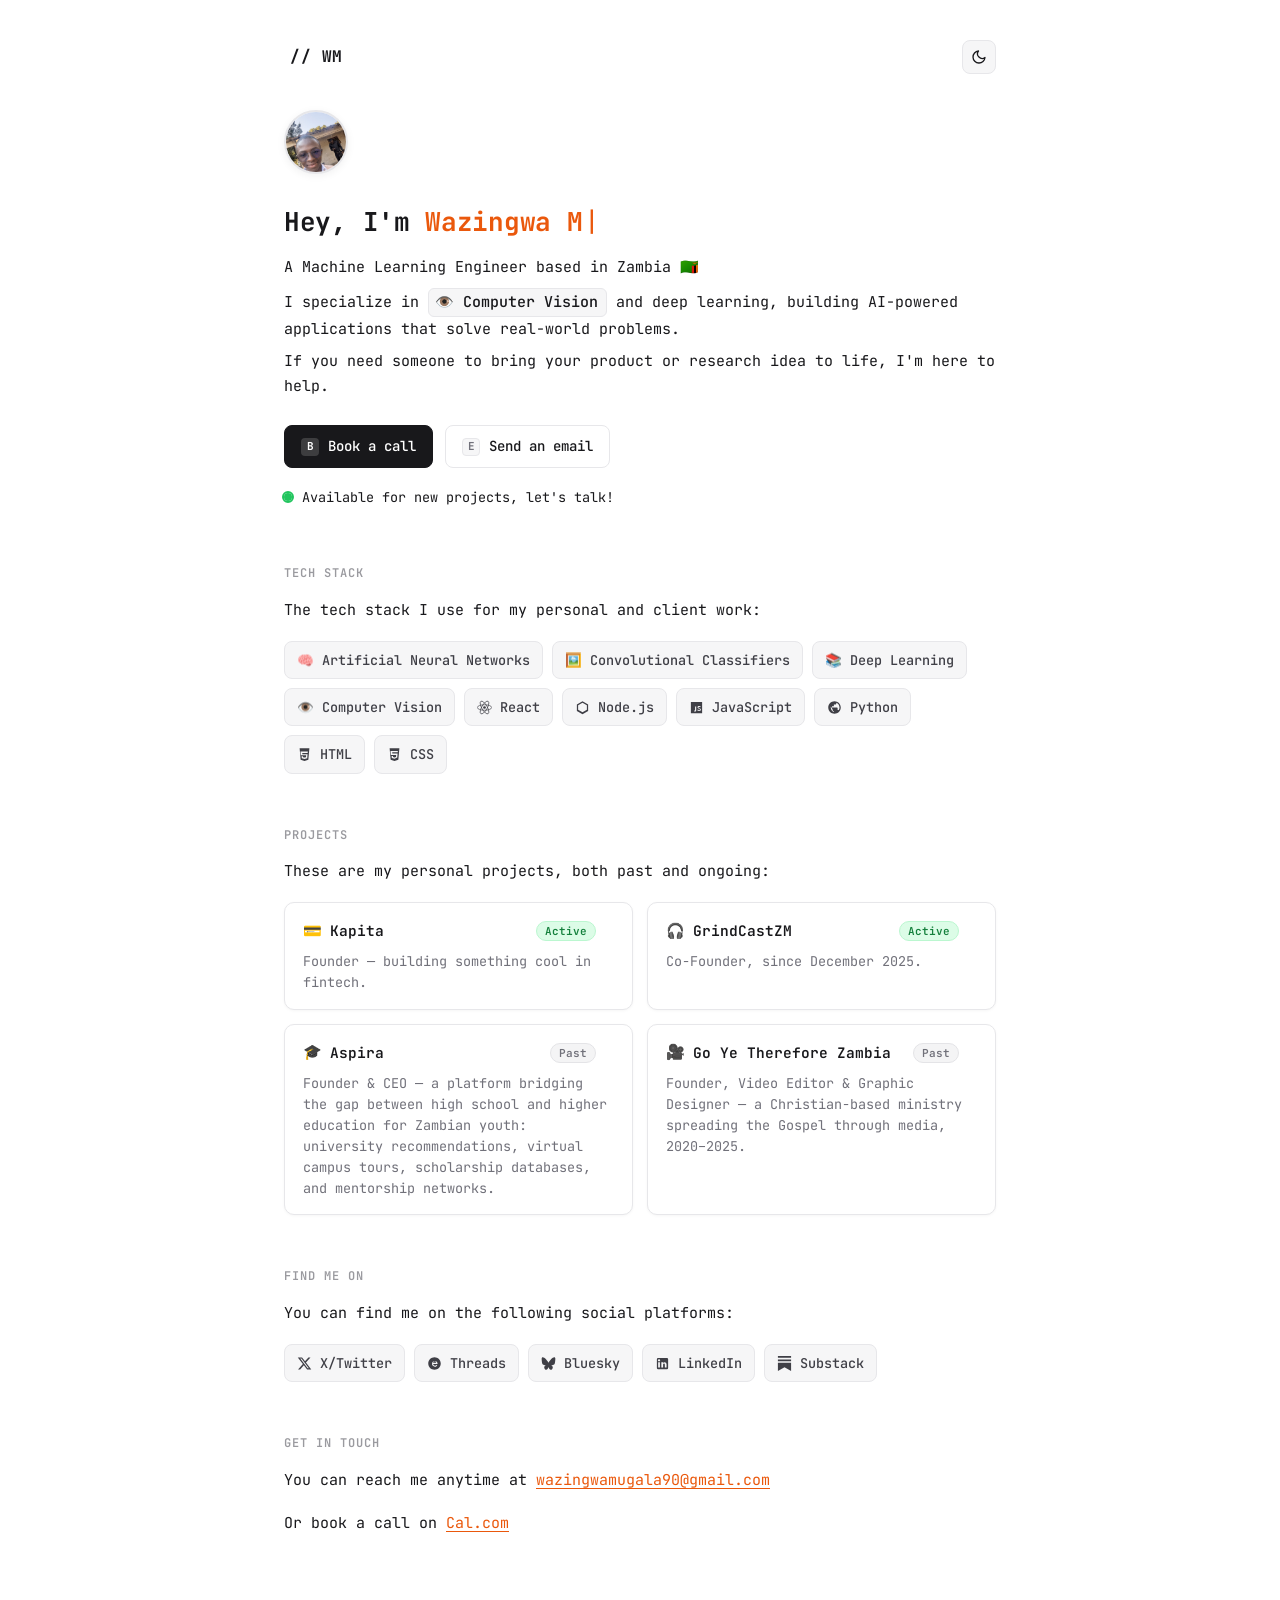
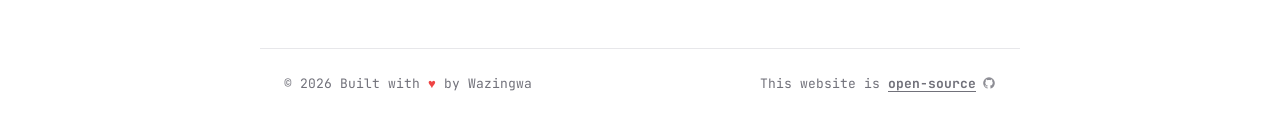
==== index.html @ 5c3d2069 "add all files" ====
<!DOCTYPE html>
<html lang="en">
<head>
  <meta charset="UTF-8" />
  <meta name="viewport" content="width=device-width, initial-scale=1.0" />
  <title>Wazingwa Mugala — Computer Engineering @ CBU | Computer Vision | Founder, Kapita</title>
  <meta name="description" content="Computer Engineering student at Copperbelt University building AI-powered applications and computer vision projects. Founder of Kapita." />
  <meta name="theme-color" content="#09090b" id="themeColorMeta" />

  <!-- Unique generated geometric developer favicon (not personal photo) -->
  <link rel="icon" type="image/svg+xml" href="favicon.svg" />
  <link rel="icon" type="image/png" sizes="192x192" href="images/favicon.png" />
  <link rel="icon" type="image/x-icon" href="favicon.ico" />
  <link rel="apple-touch-icon" href="images/favicon.png" />

  <!-- Fonts & Stylesheet -->
  <link rel="preconnect" href="https://fonts.googleapis.com">
  <link rel="preconnect" href="https://fonts.gstatic.com" crossorigin>
  <link href="https://fonts.googleapis.com/css2?family=JetBrains+Mono:ital,wght@0,400;0,500;0,600;0,700;1,400&display=swap" rel="stylesheet">
  <link rel="stylesheet" href="style.css" />
</head>
<body>

  <header class="site-header">
    <a href="#top" class="logo" aria-label="Home">// WM</a>
    <div class="header-actions">
      <button id="themeToggle" class="theme-toggle" type="button" aria-label="Toggle theme" title="Toggle theme (Press T)">
        <svg class="icon-sun" width="16" height="16" viewBox="0 0 24 24" fill="none" stroke="currentColor" stroke-width="2" stroke-linecap="round" stroke-linejoin="round" aria-hidden="true">
          <circle cx="12" cy="12" r="4"/>
          <path d="M12 2v2M12 20v2M4.93 4.93l1.41 1.41M17.66 17.66l1.41 1.41M2 12h2M20 12h2M6.34 17.66l-1.41 1.41M19.07 4.93l-1.41 1.41"/>
        </svg>
        <svg class="icon-moon" width="16" height="16" viewBox="0 0 24 24" fill="none" stroke="currentColor" stroke-width="2" stroke-linecap="round" stroke-linejoin="round" aria-hidden="true">
          <path d="M21 12.79A9 9 0 1 1 11.21 3 7 7 0 0 0 21 12.79z"/>
        </svg>
      </button>
    </div>
  </header>

  <main class="wrap" id="top">

    <section class="intro">
      <div class="avatar-wrap">
        <img class="avatar" src="images/avatar.jpg" alt="Wazingwa Mugala" width="64" height="64" />
      </div>

      <h1 class="hero-heading">Hey, I'm <span id="typewriter" class="name-link typewriter-text">Wazingwa Mugala!</span><span class="typewriter-cursor" aria-hidden="true">|</span></h1>

      <p>A Machine Learning Engineer based in Zambia 🇿🇲</p>
      <p>I specialize in <span class="inline-badge">👁️ Computer Vision</span> and deep learning, building AI-powered applications that solve real-world problems.</p>
      <p>If you need someone to bring your product or research idea to life, I'm here to help.</p>

      <div class="cta-row">
        <a class="btn btn-primary" id="bookBtn" href="https://cal.com" target="_blank" rel="noopener" title="Book a call (Press B)">
          <span class="key">B</span> Book a call
        </a>
        <a class="btn btn-secondary" id="emailCtaBtn" href="mailto:wazingwamugala90@gmail.com" title="Send an email or copy address (Press E)">
          <span class="key key-outline">E</span> Send an email
        </a>
      </div>

      <p class="availability">
        <span class="dot" aria-hidden="true"></span>
        <span>Available for new projects, let's talk!</span>
      </p>
    </section>

    <section class="block">
      <h2 class="eyebrow">Tech Stack</h2>
      <p>The tech stack I use for my personal and client work:</p>

      <div class="badges">
        <span class="badge">🧠 Artificial Neural Networks</span>
        <span class="badge">🖼️ Convolutional Classifiers</span>
        <span class="badge">📚 Deep Learning</span>
        <span class="badge">👁️ Computer Vision</span>
        <span class="badge">
          <svg class="badge-icon" width="15" height="15" viewBox="-11.5 -10.23174 23 20.46348" fill="none" aria-hidden="true">
            <circle cx="0" cy="0" r="2.05" fill="currentColor"/>
            <g stroke="currentColor" stroke-width="1">
              <ellipse rx="11" ry="4.2"/>
              <ellipse rx="11" ry="4.2" transform="rotate(60)"/>
              <ellipse rx="11" ry="4.2" transform="rotate(120)"/>
            </g>
          </svg>
          React
        </span>
        <span class="badge">
          <svg class="badge-icon" width="15" height="15" viewBox="0 0 24 24" fill="currentColor" aria-hidden="true">
            <path d="M12 2l9 5.2v10.4l-9 5.2L3 17.6V7.2L12 2zm0 2.31L5 8.35v7.3l7 4.04 7-4.04v-7.3L12 4.31z"/>
          </svg>
          Node.js
        </span>
        <span class="badge">
          <svg class="badge-icon" width="15" height="15" viewBox="0 0 24 24" fill="currentColor" aria-hidden="true">
            <path d="M3 3h18v18H3V3zm13.72 14.5c1.47 0 2.28-.7 2.28-1.92 0-1.19-.8-1.76-2.17-2.31l-.47-.2c-.88-.36-1.25-.66-1.25-1.2 0-.48.38-.85 1.05-.85.64 0 1.07.25 1.39.77l1.45-.92c-.62-.97-1.54-1.42-2.84-1.42-1.53 0-2.48.86-2.48 2.06 0 1.15.71 1.76 1.94 2.24l.46.18c.99.4 1.48.74 1.48 1.33 0 .58-.51.96-1.25.96-.89 0-1.43-.45-1.78-1.12l-1.48.89c.59 1.12 1.63 1.58 3.12 1.58zm-5.74-.08c.36-.21.57-.59.57-1.15v-5.85h-1.8v5.8c0 .48-.2.66-.62.66-.23 0-.45-.04-.67-.13l-.36 1.44c.48.24 1.09.35 1.7.35.45 0 .89-.11 1.18-.32z"/>
          </svg>
          JavaScript
        </span>
        <span class="badge">
          <svg class="badge-icon" width="15" height="15" viewBox="0 0 24 24" fill="currentColor" aria-hidden="true">
            <path d="M12 2C6.48 2 2 6.48 2 12s4.48 10 10 10 10-4.48 10-10S17.52 2 12 2zm1 17.93c-3.95-.49-7-3.85-7-7.93 0-.62.08-1.21.21-1.79L9 15v1c0 1.1.9 2 2 2v1.93zm6.9-2.54c-.26-.81-1-1.39-1.9-1.39h-1v-3c0-.55-.45-1-1-1H8v-2h2c.55 0 1-.45 1-1V7h2c1.1 0 2-.9 2-2v-.41c2.93 1.19 5 4.06 5 7.41 0 2.08-.8 3.97-2.1 5.39z"/>
          </svg>
          Python
        </span>
        <span class="badge">
          <svg class="badge-icon" width="15" height="15" viewBox="0 0 24 24" fill="currentColor" aria-hidden="true">
            <path d="M4.19 2l1.64 18.36L12 22.5l6.17-2.14L19.81 2H4.19zm13.1 5.38l-.19 2.12H8.38l.18 2.12h8.34l-.56 6.25L12 19.06l-4.34-1.21-.29-3.23h2.09l.15 1.63 2.39.65 2.39-.65.26-2.92H6.13l-.56-6.25h11.72z"/>
          </svg>
          HTML
        </span>
        <span class="badge">
          <svg class="badge-icon" width="15" height="15" viewBox="0 0 24 24" fill="currentColor" aria-hidden="true">
            <path d="M4.19 2l1.64 18.36L12 22.5l6.17-2.14L19.81 2H4.19zm13.2 4.13l-.2 2.12H8.33l.18 2.12h8.48l-.56 6.25L12 18.94l-4.34-1.21-.29-3.23h2.09l.15 1.63 2.39.65 2.39-.65.31-3.48H6.13l-.56-6.25h11.82z"/>
          </svg>
          CSS
        </span>
      </div>
    </section>

    <section class="block">
      <h2 class="eyebrow">Projects</h2>
      <p>These are my personal projects, both past and ongoing:</p>

      <div class="cards">
        <a class="card project-card" href="#kapita" data-project="Kapita">
          <div class="card-title">
            <span class="card-icon">💳</span>
            <span>Kapita</span>
            <span class="tag tag-active">Active</span>
            <span class="card-arrow" aria-hidden="true">↗</span>
          </div>
          <p>Founder — building something cool in fintech.</p>
        </a>

        <a class="card project-card" href="#grindcastzm" data-project="GrindCastZM">
          <div class="card-title">
            <span class="card-icon">🎧</span>
            <span>GrindCastZM</span>
            <span class="tag tag-active">Active</span>
            <span class="card-arrow" aria-hidden="true">↗</span>
          </div>
          <p>Co-Founder, since December 2025.</p>
        </a>

        <a class="card project-card" href="#aspira" data-project="Aspira">
          <div class="card-title">
            <span class="card-icon">🎓</span>
            <span>Aspira</span>
            <span class="tag tag-past">Past</span>
            <span class="card-arrow" aria-hidden="true">↗</span>
          </div>
          <p>Founder & CEO — a platform bridging the gap between high school and higher education for Zambian youth: university recommendations, virtual campus tours, scholarship databases, and mentorship networks.</p>
        </a>

        <a class="card project-card" href="#goyetherefore" data-project="Go Ye Therefore Zambia">
          <div class="card-title">
            <span class="card-icon">🎥</span>
            <span>Go Ye Therefore Zambia</span>
            <span class="tag tag-past">Past</span>
            <span class="card-arrow" aria-hidden="true">↗</span>
          </div>
          <p>Founder, Video Editor & Graphic Designer — a Christian-based ministry spreading the Gospel through media, 2020–2025.</p>
        </a>
      </div>
    </section>

    <section class="block">
      <h2 class="eyebrow">Find me on</h2>
      <p>You can find me on the following social platforms:</p>

      <div class="badges">
        <a class="badge social-badge" href="https://x.com" target="_blank" rel="noopener" aria-label="X / Twitter">
          <svg class="badge-icon" width="14" height="14" viewBox="0 0 24 24" fill="currentColor" aria-hidden="true">
            <path d="M18.244 2.25h3.308l-7.227 8.26 8.502 11.24H16.17l-5.214-6.817L4.99 21.75H1.68l7.73-8.835L1.254 2.25H8.08l4.713 6.231zm-1.161 17.52h1.833L7.084 4.126H5.117z"/>
          </svg>
          X/Twitter
        </a>

        <a class="badge social-badge" href="https://threads.net" target="_blank" rel="noopener" aria-label="Threads">
          <svg class="badge-icon" width="14" height="14" viewBox="0 0 24 24" fill="currentColor" aria-hidden="true">
            <path d="M12.001 2c-5.523 0-10 4.477-10 10s4.477 10 10 10 10-4.477 10-10-4.477-10-10-10zm4.568 11.96c-.22.95-.69 1.72-1.39 2.25-.7.54-1.6.81-2.67.81-1.31 0-2.39-.42-3.21-1.24-.82-.83-1.24-1.92-1.24-3.27s.42-2.45 1.25-3.28c.83-.83 1.9-1.25 3.2-1.25 1.29 0 2.34.41 3.16 1.22.81.82 1.22 1.88 1.22 3.19v.47h-6.93c.04.83.33 1.5.86 1.99.53.49 1.2.74 2.01.74.8 0 1.45-.22 1.94-.65.23-.2.43-.45.58-.75l1.21.56zm-1.89-3.24c-.04-.63-.29-1.15-.74-1.54-.45-.4-1.03-.6-1.73-.6-.7 0-1.27.2-1.72.6-.45.4-.7 1-.74 1.54h4.93z"/>
          </svg>
          Threads
        </a>

        <a class="badge social-badge" href="https://bsky.app" target="_blank" rel="noopener" aria-label="Bluesky">
          <svg class="badge-icon" width="14" height="14" viewBox="0 0 24 24" fill="currentColor" aria-hidden="true">
            <path d="M12 10.8c-1.087-2.114-4.046-6.053-6.798-7.995C2.566 1.01 1.05 1.9 1.05 4.35c0 1.25.4 6.94 1.05 8.1 1.45 2.58 4.3 2.7 6.4 1.8-3.4 1.35-4.35 4.65-2.25 6.75 3.1 3.1 5.35-1.95 5.75-3.6.4 1.65 2.65 6.7 5.75 3.6 2.1-2.1 1.15-5.4-2.25-6.75 2.1.9 4.95.78 6.4-1.8.65-1.16 1.05-6.85 1.05-8.1 0-2.45-1.516-3.34-4.152-1.545C16.046 4.747 13.087 8.686 12 10.8z"/>
          </svg>
          Bluesky
        </a>

        <a class="badge social-badge" href="https://www.linkedin.com/in/wazingwamugala" target="_blank" rel="noopener" aria-label="LinkedIn">
          <svg class="badge-icon" width="14" height="14" viewBox="0 0 24 24" fill="currentColor" aria-hidden="true">
            <path d="M19 3a2 2 0 0 1 2 2v14a2 2 0 0 1-2 2H5a2 2 0 0 1-2-2V5a2 2 0 0 1 2-2h14m-.5 15.5v-5.3a3.26 3.26 0 0 0-3.26-3.26c-.85 0-1.84.52-2.28 1.3v-1.11h-2.79v8.37h2.79v-4.93c0-.77.62-1.4 1.39-1.4a1.4 1.4 0 0 1 1.4 1.4v4.93h2.75M6.46 8.76c.99 0 1.8-.81 1.8-1.8a1.8 1.8 0 0 0-1.8-1.8 1.8 1.8 0 0 0-1.8 1.8c0 .99.81 1.8 1.8 1.8m1.39 9.74v-8.37H5.07v8.37h2.78z"/>
          </svg>
          LinkedIn
        </a>

        <a class="badge social-badge" href="https://substack.com" target="_blank" rel="noopener" aria-label="Substack">
          <svg class="badge-icon" width="14" height="14" viewBox="0 0 24 24" fill="currentColor" aria-hidden="true">
            <path d="M22.539 8.242H1.46V5.406h21.08v2.836zM1.46 10.812V24L12 18.11 22.54 24V10.812H1.46zM22.54 0H1.46v2.836h21.08V0z"/>
          </svg>
          Substack
        </a>
      </div>
    </section>

    <section class="block">
      <h2 class="eyebrow">Get in touch</h2>
      <p>You can reach me anytime at <a class="link copyable-email" href="mailto:wazingwamugala90@gmail.com" id="emailLink" title="Click to copy email address">wazingwamugala90@gmail.com</a></p>
      <p>Or book a call on <a class="link" href="https://cal.com" target="_blank" rel="noopener">Cal.com</a></p>
    </section>

  </main>

  <footer class="site-footer">
    <span>© <span id="year"></span> Built with <span class="heart" aria-label="love">♥</span> by Wazingwa</span>
    <a class="oss-link" href="https://github.com/wazingwamugala" target="_blank" rel="noopener">
      <span>This website is <strong>open-source</strong></span>
      <svg class="fork-icon" width="14" height="14" viewBox="0 0 24 24" fill="currentColor" aria-hidden="true">
        <path d="M12 2A10 10 0 0 0 2 12c0 4.42 2.87 8.17 6.84 9.5.5.08.66-.23.66-.5v-1.69c-2.77.6-3.36-1.34-3.36-1.34-.46-1.16-1.11-1.47-1.11-1.47-.91-.62.07-.6.07-.6 1 .07 1.53 1.03 1.53 1.03.87 1.52 2.34 1.07 2.91.83.1-.65.35-1.09.63-1.34-2.22-.25-4.55-1.11-4.55-4.92 0-1.11.38-2 1.03-2.71-.1-.25-.45-1.29.1-2.64 0 0 .84-.27 2.75 1.02.79-.22 1.65-.33 2.5-.33.85 0 1.71.11 2.5.33 1.91-1.29 2.75-1.02 2.75-1.02.55 1.35.2 2.39.1 2.64.65.71 1.03 1.6 1.03 2.71 0 3.82-2.34 4.66-4.57 4.91.36.31.69.92.69 1.85V21c0 .27.16.59.67.5C19.14 20.16 22 16.42 22 12A10 10 0 0 0 12 2z"/>
      </svg>
    </a>
  </footer>

  <!-- Floating Feedback Toast -->
  <div id="toast" class="toast" role="status" aria-live="polite" aria-atomic="true">
    <span class="toast-icon">✓</span>
    <span class="toast-message" id="toastMessage">Copied to clipboard!</span>
  </div>

  <script src="script.js"></script>
</body>
</html>
---- style.css ----
:root {
  --bg: #ffffff;
  --fg: #18181b;
  --fg-muted: #52525b;
  --muted: #9a9a9f;
  --muted-2: #71717a;
  --accent: #ea580c;
  --accent-hover: #c2410c;
  --border: #e7e7ea;
  --border-hover: #d1d1d6;
  --badge-bg: #f6f6f7;
  --badge-fg: #3f3f46;
  --badge-hover: #ececee;
  --card-bg: #ffffff;
  --card-hover-bg: #fafafa;
  --card-hover-border: #d4d4d8;
  --card-shadow: 0 1px 3px rgba(0, 0, 0, 0.04);
  --card-shadow-hover: 0 4px 14px rgba(0, 0, 0, 0.06);
  --green: #22c55e;
  --active-bg: #dcfce7;
  --active-fg: #15803d;
  --active-border: #bbf7d0;
  --past-bg: #f4f4f5;
  --past-fg: #71717a;
  --past-border: #e4e4e7;
  --key-bg: #18181b;
  --key-fg: #ffffff;
  --key-overlay-bg: rgba(255, 255, 255, 0.16);
  --key-border: #27272a;
  --toast-bg: #18181b;
  --toast-fg: #ffffff;
  --toast-border: #27272a;
  --font-mono: 'JetBrains Mono', ui-monospace, SFMono-Regular, Menlo, Monaco, Consolas, monospace;
}

@media (prefers-color-scheme: dark) {
  :root:not([data-theme="light"]) {
    --bg: #09090b;
    --fg: #fafafa;
    --fg-muted: #a1a1aa;
    --muted: #71717a;
    --muted-2: #a1a1aa;
    --accent: #f97316;
    --accent-hover: #fb923c;
    --border: #27272a;
    --border-hover: #3f3f46;
    --badge-bg: #18181b;
    --badge-fg: #d4d4d8;
    --badge-hover: #222226;
    --card-bg: #111113;
    --card-hover-bg: #161619;
    --card-hover-border: #3f3f46;
    --card-shadow: 0 1px 3px rgba(0, 0, 0, 0.3);
    --card-shadow-hover: 0 6px 20px rgba(0, 0, 0, 0.45);
    --green: #22c55e;
    --active-bg: rgba(34, 197, 94, 0.12);
    --active-fg: #4ade80;
    --active-border: rgba(34, 197, 94, 0.25);
    --past-bg: #18181b;
    --past-fg: #a1a1aa;
    --past-border: #27272a;
    --key-bg: #fafafa;
    --key-fg: #09090b;
    --key-overlay-bg: rgba(0, 0, 0, 0.12);
    --key-border: #e4e4e7;
    --toast-bg: #18181b;
    --toast-fg: #fafafa;
    --toast-border: #3f3f46;
  }
}

:root[data-theme="dark"] {
  --bg: #09090b;
  --fg: #fafafa;
  --fg-muted: #a1a1aa;
  --muted: #71717a;
  --muted-2: #a1a1aa;
  --accent: #f97316;
  --accent-hover: #fb923c;
  --border: #27272a;
  --border-hover: #3f3f46;
  --badge-bg: #18181b;
  --badge-fg: #d4d4d8;
  --badge-hover: #222226;
  --card-bg: #111113;
  --card-hover-bg: #161619;
  --card-hover-border: #3f3f46;
  --card-shadow: 0 1px 3px rgba(0, 0, 0, 0.3);
  --card-shadow-hover: 0 6px 20px rgba(0, 0, 0, 0.45);
  --green: #22c55e;
  --active-bg: rgba(34, 197, 94, 0.12);
  --active-fg: #4ade80;
  --active-border: rgba(34, 197, 94, 0.25);
  --past-bg: #18181b;
  --past-fg: #a1a1aa;
  --past-border: #27272a;
  --key-bg: #fafafa;
  --key-fg: #09090b;
  --key-overlay-bg: rgba(0, 0, 0, 0.12);
  --key-border: #e4e4e7;
  --toast-bg: #18181b;
  --toast-fg: #fafafa;
  --toast-border: #3f3f46;
}

* {
  box-sizing: border-box;
}

html {
  scroll-behavior: smooth;
  overflow-x: hidden;
}

html, body {
  margin: 0;
  padding: 0;
  max-width: 100vw;
  overflow-x: hidden;
}

body {
  background-color: var(--bg);
  color: var(--fg);
  font-family: var(--font-mono);
  font-size: 15px;
  line-height: 1.65;
  -webkit-font-smoothing: antialiased;
  -moz-osx-font-smoothing: grayscale;
  transition: background-color 0.2s ease, color 0.2s ease;
  overflow-wrap: break-word;
  word-wrap: break-word;
}

a {
  color: inherit;
  text-decoration: none;
}

/* Site Header */
.site-header {
  max-width: 760px;
  margin: 0 auto;
  padding: 40px 24px 0;
  display: flex;
  align-items: center;
  justify-content: space-between;
}

.logo {
  font-weight: 700;
  font-size: 16px;
  letter-spacing: 0.5px;
  display: inline-block;
  padding: 4px 6px;
  border-radius: 6px;
  transition: color 0.15s ease, background-color 0.15s ease;
}

.logo:hover {
  color: var(--accent);
}

.header-actions {
  display: flex;
  align-items: center;
  gap: 12px;
}

.theme-toggle {
  display: inline-flex;
  align-items: center;
  justify-content: center;
  width: 34px;
  height: 34px;
  border-radius: 8px;
  border: 1px solid var(--border);
  background: var(--badge-bg);
  color: var(--fg);
  cursor: pointer;
  padding: 0;
  transition: background-color 0.15s ease, border-color 0.15s ease, transform 0.15s ease;
}

.theme-toggle:hover {
  background: var(--badge-hover);
  border-color: var(--border-hover);
}

.theme-toggle:active,
.theme-toggle.is-pressed {
  transform: scale(0.92) rotate(15deg);
}

.theme-toggle .icon-sun { display: none; }
.theme-toggle .icon-moon { display: block; }

:root[data-theme="dark"] .theme-toggle .icon-sun { display: block; }
:root[data-theme="dark"] .theme-toggle .icon-moon { display: none; }

@media (prefers-color-scheme: dark) {
  :root:not([data-theme="light"]) .theme-toggle .icon-sun { display: block; }
  :root:not([data-theme="light"]) .theme-toggle .icon-moon { display: none; }
}

/* Main Container */
.wrap {
  max-width: 760px;
  margin: 0 auto;
  padding: 36px 24px 60px;
}

/* Intro Section */
.intro {
  margin-bottom: 56px;
}

.avatar-wrap {
  margin-bottom: 22px;
  display: inline-block;
}

.avatar {
  width: 64px;
  height: 64px;
  border-radius: 50%;
  display: block;
  object-fit: cover;
  object-position: center 20%;
  border: 2px solid var(--border);
  box-shadow: 0 2px 8px rgba(0, 0, 0, 0.06);
  transition: transform 0.25s ease, border-color 0.25s ease, box-shadow 0.25s ease;
}

.avatar:hover {
  transform: scale(1.05);
  border-color: var(--accent);
  box-shadow: 0 4px 14px rgba(234, 88, 12, 0.2);
}

h1 {
  font-size: 26px;
  font-weight: 700;
  margin: 0 0 16px;
  letter-spacing: -0.3px;
  line-height: 1.35;
  overflow-wrap: break-word;
}

.name-link {
  color: var(--accent);
  transition: opacity 0.15s ease;
}

/* Typewriter effect styles */
.typewriter-text {
  color: var(--accent);
  cursor: pointer;
  border-bottom: 1px dashed transparent;
  transition: border-color 0.2s ease, opacity 0.15s ease;
  display: inline;
}

.typewriter-text:hover {
  border-bottom-color: var(--accent);
  opacity: 0.9;
}

.typewriter-cursor {
  display: inline-block;
  color: var(--accent);
  font-weight: 400;
  margin-left: 2px;
  animation: cursor-blink 0.9s infinite;
  vertical-align: baseline;
  user-select: none;
}

@keyframes cursor-blink {
  0%, 45% { opacity: 1; }
  50%, 95% { opacity: 0; }
  100% { opacity: 1; }
}

.intro p {
  margin: 0 0 8px;
  color: var(--fg);
  overflow-wrap: break-word;
}

.inline-badge {
  display: inline-flex;
  align-items: center;
  gap: 5px;
  background: var(--badge-bg);
  border: 1px solid var(--border);
  border-radius: 6px;
  padding: 1px 8px 1px 6px;
  font-weight: 500;
  vertical-align: middle;
}

/* Call to Action Buttons */
.cta-row {
  display: flex;
  gap: 12px;
  margin: 26px 0 18px;
  flex-wrap: wrap;
}

.btn {
  display: inline-flex;
  align-items: center;
  gap: 9px;
  padding: 9px 16px;
  border-radius: 8px;
  font-family: var(--font-mono);
  font-size: 14px;
  font-weight: 500;
  border: 1px solid var(--border);
  cursor: pointer;
  transition: opacity 0.15s ease, background-color 0.15s ease, border-color 0.15s ease, transform 0.15s ease;
  user-select: none;
}

.btn:active,
.btn.is-pressed {
  transform: scale(0.97);
}

.btn-primary {
  background: var(--key-bg);
  color: var(--key-fg);
  border-color: var(--key-bg);
}

.btn-primary:hover {
  opacity: 0.9;
}

.btn-secondary {
  background: var(--bg);
  color: var(--fg);
  border-color: var(--border);
}

.btn-secondary:hover {
  background: var(--badge-bg);
  border-color: var(--border-hover);
}

.key {
  display: inline-flex;
  align-items: center;
  justify-content: center;
  width: 18px;
  height: 18px;
  border-radius: 4px;
  font-size: 11px;
  font-weight: 700;
  background: var(--key-overlay-bg);
  color: var(--key-fg);
  line-height: 1;
}

.key-outline {
  background: var(--badge-bg);
  color: var(--muted-2);
  border: 1px solid var(--border);
}

/* Availability Badge */
.availability {
  display: flex;
  align-items: center;
  gap: 10px;
  color: var(--muted-2);
  font-size: 13.5px;
  margin-top: 14px;
}

.dot {
  width: 8px;
  height: 8px;
  border-radius: 50%;
  background: var(--green);
  position: relative;
  display: inline-block;
  flex-shrink: 0;
}

.dot::after {
  content: '';
  position: absolute;
  top: -2px;
  left: -2px;
  right: -2px;
  bottom: -2px;
  border-radius: 50%;
  border: 2px solid var(--green);
  animation: pulse-ring 2.2s cubic-bezier(0.4, 0, 0.6, 1) infinite;
}

@keyframes pulse-ring {
  0% {
    transform: scale(0.85);
    opacity: 0.8;
  }
  70% {
    transform: scale(2.2);
    opacity: 0;
  }
  100% {
    transform: scale(2.2);
    opacity: 0;
  }
}

/* Section Blocks */
.block {
  margin-bottom: 52px;
}

.eyebrow {
  font-size: 12px;
  font-weight: 600;
  letter-spacing: 1px;
  text-transform: uppercase;
  color: var(--muted);
  margin: 0 0 14px;
}

.block > p {
  margin: 0 0 18px;
  color: var(--fg);
}

/* Badges (Tech Stack & Social) */
.badges {
  display: flex;
  flex-wrap: wrap;
  gap: 9px;
}

.badge {
  display: inline-flex;
  align-items: center;
  gap: 8px;
  background: var(--badge-bg);
  border: 1px solid var(--border);
  color: var(--badge-fg);
  padding: 7px 12px;
  border-radius: 8px;
  font-size: 13.5px;
  font-weight: 500;
  transition: background-color 0.15s ease, border-color 0.15s ease, transform 0.15s ease, color 0.15s ease;
  user-select: none;
  max-width: 100%;
}

.badge-icon {
  width: 15px;
  height: 15px;
  flex-shrink: 0;
  display: inline-block;
  vertical-align: middle;
}

a.badge {
  cursor: pointer;
  text-decoration: none;
}

a.badge:hover {
  background: var(--badge-hover);
  border-color: var(--border-hover);
  transform: translateY(-1px);
  color: var(--fg);
}

/* Project Cards */
.cards {
  display: grid;
  grid-template-columns: repeat(2, minmax(0, 1fr));
  gap: 14px;
}

.card {
  background: var(--card-bg);
  border: 1px solid var(--border);
  border-radius: 10px;
  padding: 16px 18px;
  display: flex;
  flex-direction: column;
  color: inherit;
  text-decoration: none;
  box-shadow: var(--card-shadow);
  transition: border-color 0.15s ease, box-shadow 0.15s ease, transform 0.15s ease, background-color 0.15s ease;
  position: relative;
}

.card:hover {
  border-color: var(--card-hover-border);
  background: var(--card-hover-bg);
  box-shadow: var(--card-shadow-hover);
  transform: translateY(-2px);
}

.card-title {
  display: flex;
  align-items: center;
  gap: 8px;
  font-weight: 600;
  margin-bottom: 8px;
  font-size: 14.5px;
}

.card-icon {
  font-size: 15px;
  line-height: 1;
}

.card-arrow {
  margin-left: 2px;
  font-size: 13px;
  color: var(--muted);
  opacity: 0;
  transform: translate(-3px, 3px);
  transition: opacity 0.15s ease, transform 0.15s ease, color 0.15s ease;
}

.card:hover .card-arrow {
  opacity: 1;
  transform: translate(0, 0);
  color: var(--accent);
}

.card p {
  margin: 0;
  color: var(--muted-2);
  font-size: 13.5px;
  line-height: 1.55;
}

/* Project Tags */
.tag {
  margin-left: auto;
  font-size: 11px;
  font-weight: 600;
  padding: 2px 8px;
  border-radius: 999px;
  line-height: 1.3;
  display: inline-flex;
  align-items: center;
  flex-shrink: 0;
}

.tag-active {
  background: var(--active-bg);
  color: var(--active-fg);
  border: 1px solid var(--active-border);
}

.tag-past {
  background: var(--past-bg);
  color: var(--past-fg);
  border: 1px solid var(--past-border);
}

/* Inline Links */
.link {
  color: var(--accent);
  text-decoration: underline;
  text-decoration-color: var(--accent);
  text-underline-offset: 3px;
  transition: color 0.15s ease, text-decoration-color 0.15s ease;
  cursor: pointer;
}

.link:hover {
  color: var(--accent-hover);
  text-decoration-color: var(--accent-hover);
}

/* Site Footer */
.site-footer {
  max-width: 760px;
  margin: 0 auto;
  padding: 24px 24px 40px;
  border-top: 1px solid var(--border);
  display: flex;
  align-items: center;
  justify-content: space-between;
  font-size: 13px;
  color: var(--muted-2);
  flex-wrap: wrap;
  gap: 12px;
}

.heart {
  color: #ef4444;
  display: inline-block;
  animation: heart-beat 1.8s ease infinite;
}

@keyframes heart-beat {
  0%, 100% { transform: scale(1); }
  50% { transform: scale(1.15); }
}

.oss-link {
  display: inline-flex;
  align-items: center;
  gap: 6px;
  color: var(--muted-2);
  transition: color 0.15s ease;
}

.oss-link:hover {
  color: var(--fg);
}

.oss-link strong {
  text-decoration: underline;
  text-underline-offset: 3px;
}

.fork-icon {
  width: 14px;
  height: 14px;
  opacity: 0.8;
  display: inline-block;
  vertical-align: middle;
}

/* Floating Toast */
.toast {
  position: fixed;
  bottom: 24px;
  left: 50%;
  transform: translateX(-50%) translateY(80px);
  background: var(--toast-bg);
  color: var(--toast-fg);
  border: 1px solid var(--toast-border);
  padding: 10px 18px;
  border-radius: 999px;
  font-family: var(--font-mono);
  font-size: 13px;
  font-weight: 500;
  display: inline-flex;
  align-items: center;
  gap: 8px;
  box-shadow: 0 10px 30px rgba(0, 0, 0, 0.25);
  pointer-events: none;
  opacity: 0;
  transition: transform 0.25s cubic-bezier(0.16, 1, 0.3, 1), opacity 0.25s ease;
  z-index: 1000;
  white-space: nowrap;
}

.toast.show {
  transform: translateX(-50%) translateY(0);
  opacity: 1;
}

.toast-icon {
  color: var(--green);
  font-weight: 700;
  display: inline-flex;
  align-items: center;
}

/* Accessibility Focus States */
:focus-visible {
  outline: 2px solid var(--accent);
  outline-offset: 2px;
}

/* Responsive Media Queries */
@media (max-width: 600px) {
  .cards {
    grid-template-columns: 1fr;
  }
  h1 {
    font-size: 22px;
  }
  .site-header {
    padding-top: 24px;
  }
  .wrap {
    padding: 28px 18px 44px;
  }
  .site-footer {
    padding: 20px 18px 36px;
    flex-direction: column;
    align-items: flex-start;
    gap: 10px;
  }
}

@media (max-width: 420px) {
  h1 {
    font-size: 20px;
  }
  .wrap {
    padding: 24px 14px 36px;
  }
  .site-header {
    padding: 20px 14px 0;
  }
  .site-footer {
    padding: 18px 14px 30px;
  }
  .btn {
    padding: 8px 14px;
    font-size: 13px;
  }
  .cta-row {
    gap: 8px;
  }
}

@media (prefers-reduced-motion: reduce) {
  *, ::before, ::after {
    animation-duration: 0.01ms !important;
    animation-iteration-count: 1 !important;
    transition-duration: 0.01ms !important;
    scroll-behavior: auto !important;
  }
}
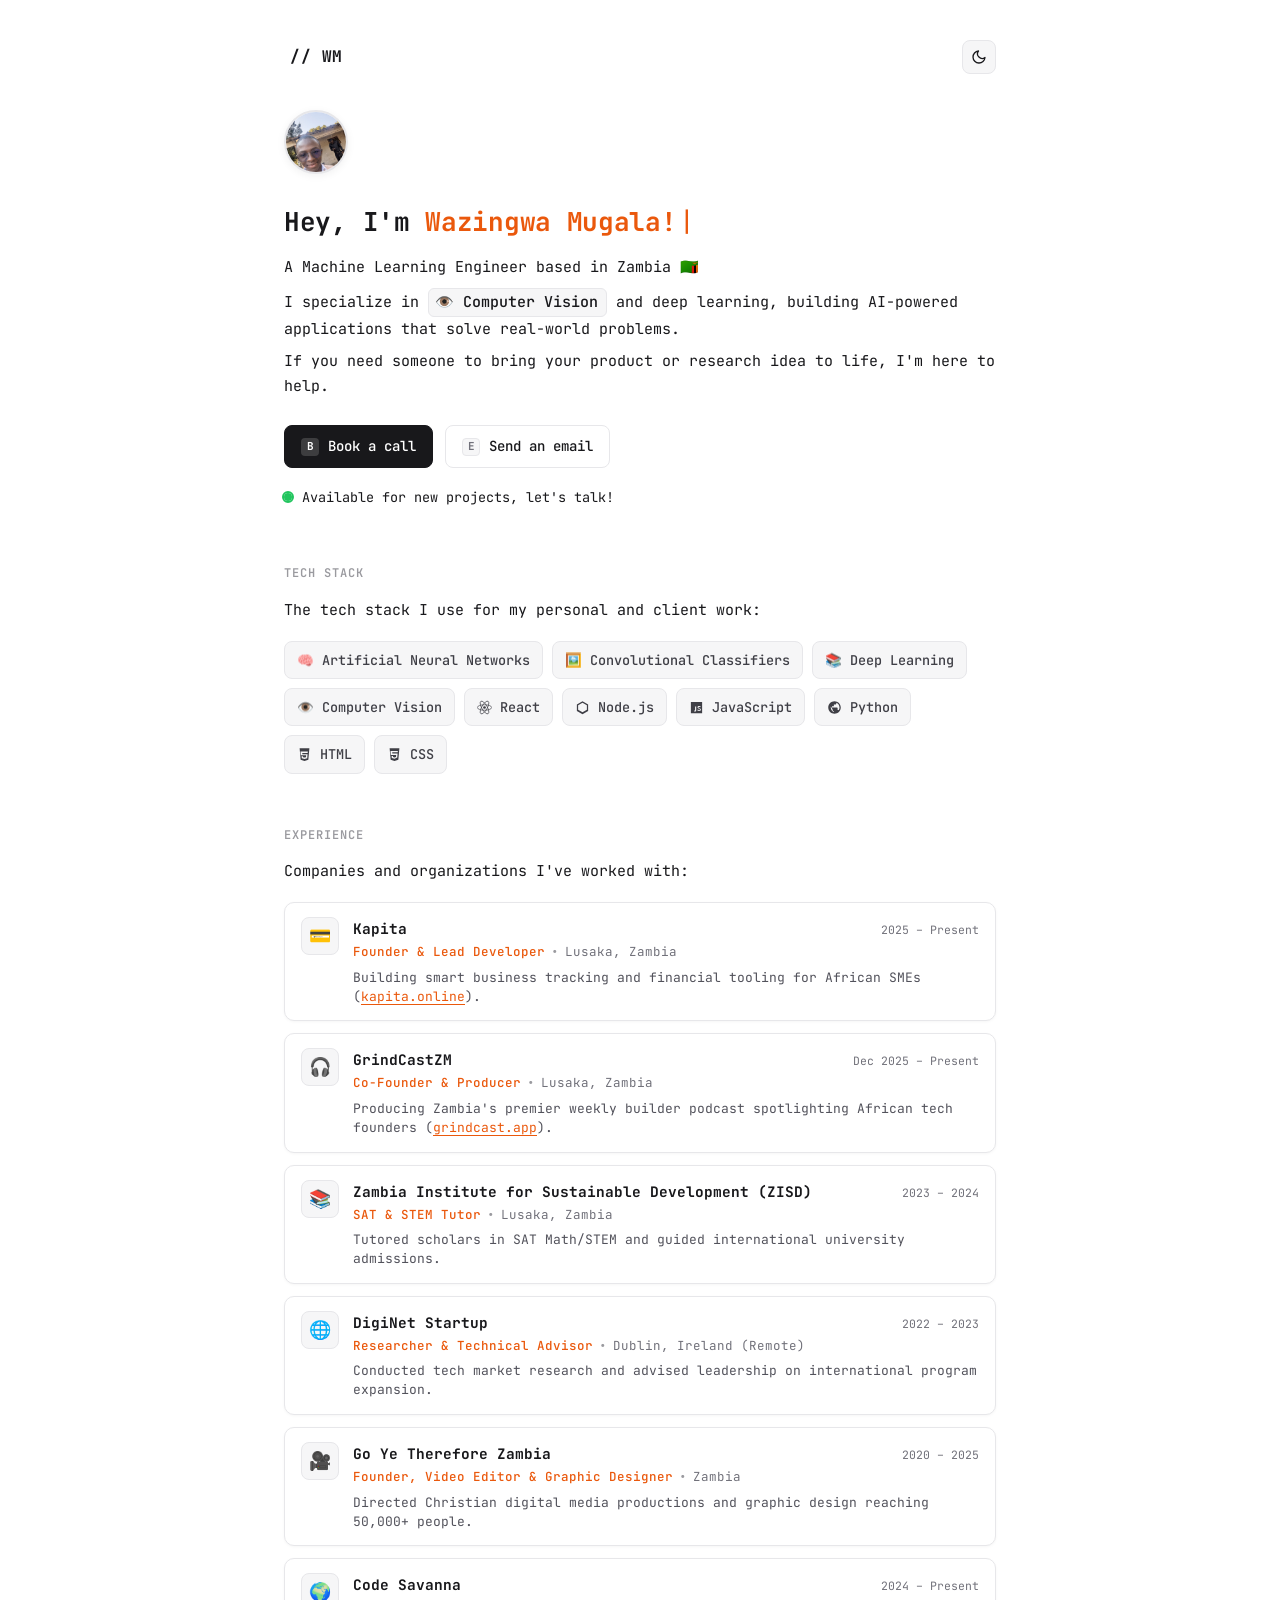
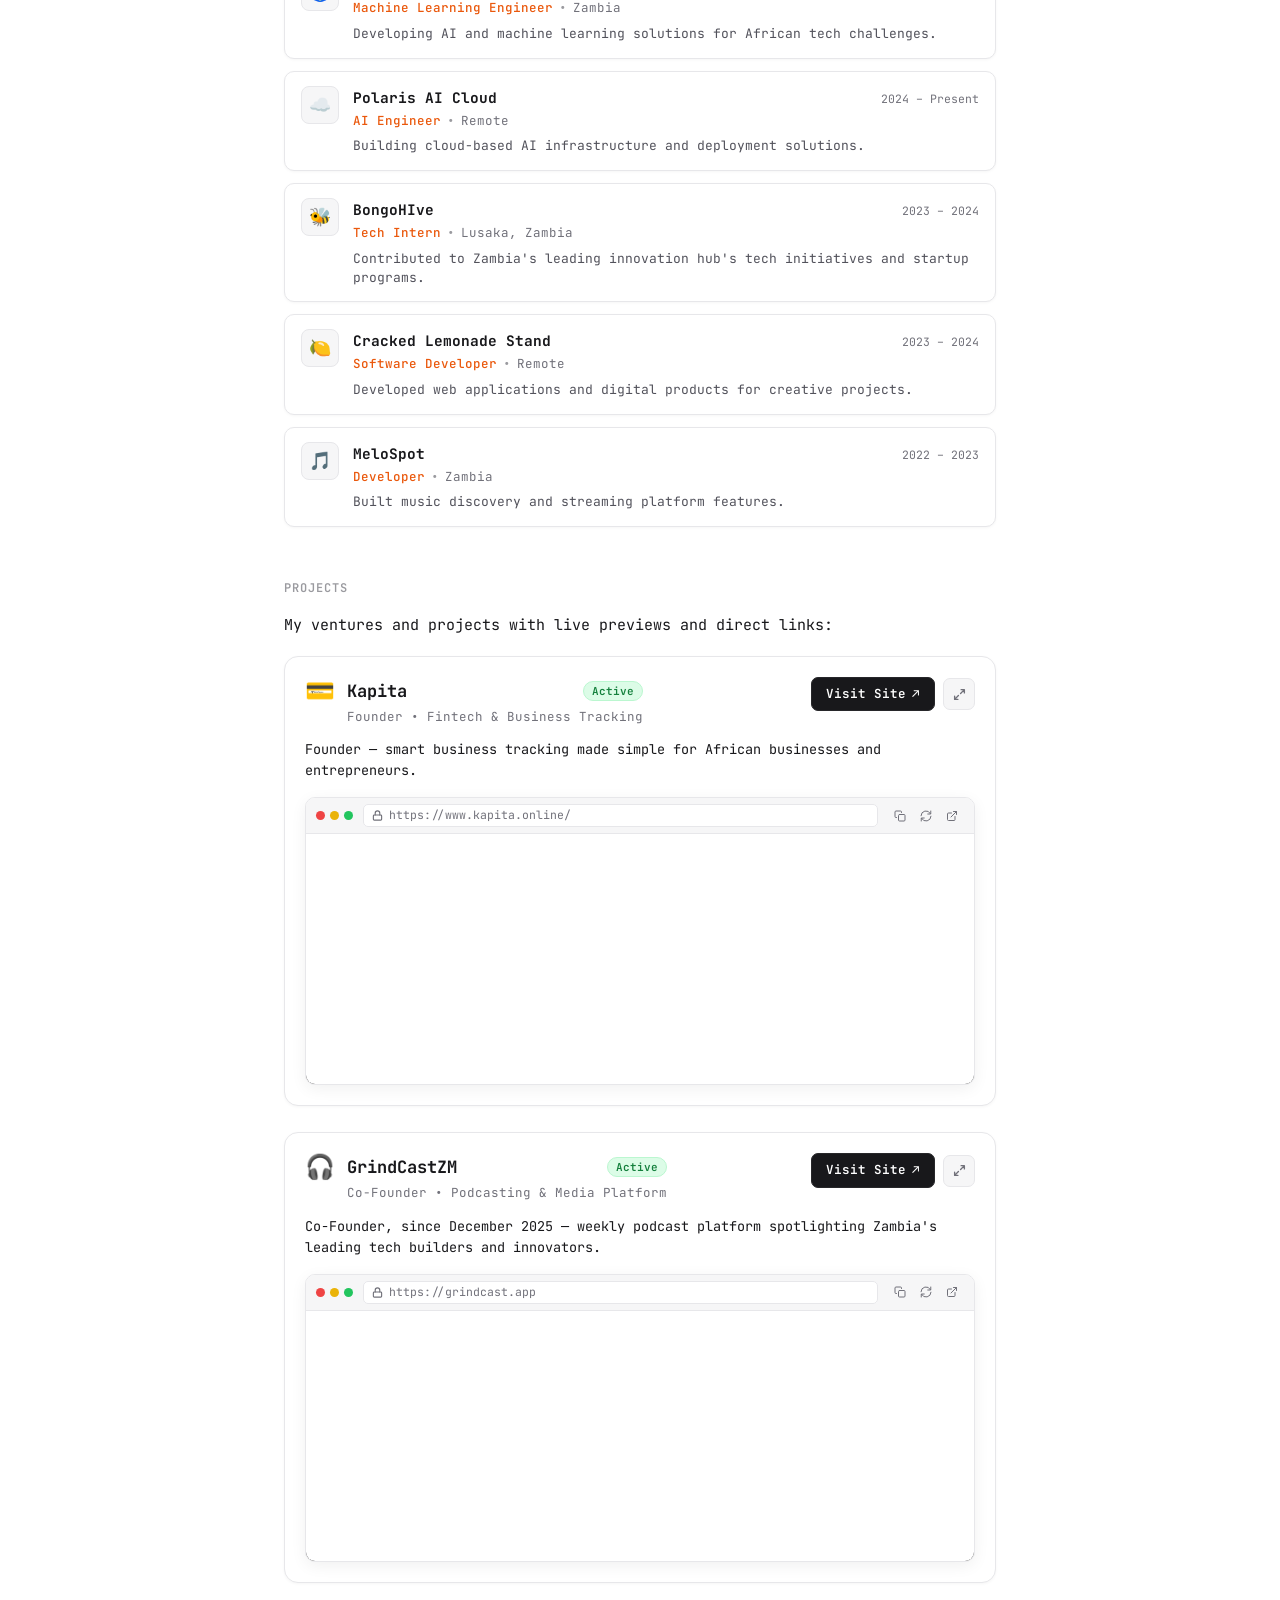
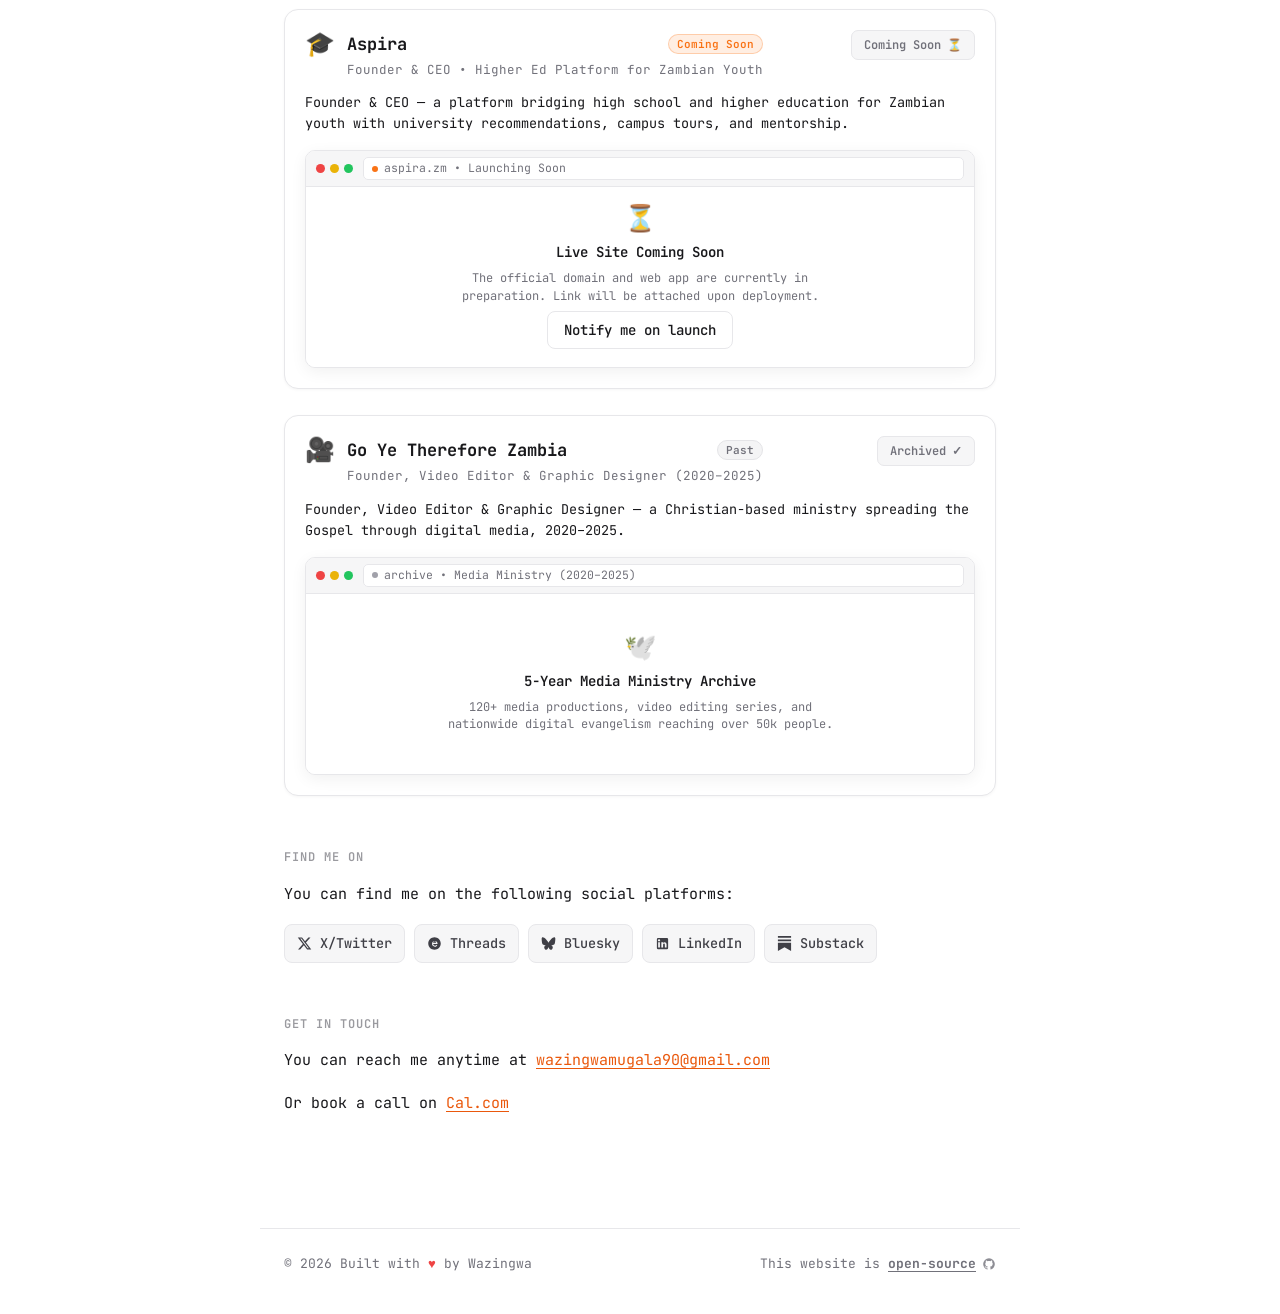
==== commit e24cbff2: "added work for all companies" ====
--- a/index.html
+++ b/index.html
@@ -117,50 +117,496 @@
       </div>
     </section>
 
-    <section class="block">
+    <section class="block" id="experience">
+      <h2 class="eyebrow">Experience</h2>
+      <p>Companies and organizations I've worked with:</p>
+
+      <div class="experience-list">
+        <!-- Kapita -->
+        <div class="exp-item">
+          <div class="exp-logo-box">
+            <img src="work/kapita.png" alt="Kapita logo" class="exp-logo-img" onerror="this.style.display='none'; this.nextElementSibling.style.display='flex';" />
+            <span class="exp-logo-fallback" aria-hidden="true">💳</span>
+          </div>
+          <div class="exp-info">
+            <div class="exp-line-top">
+              <h3 class="exp-company">Kapita</h3>
+              <span class="exp-date">2025 – Present</span>
+            </div>
+            <div class="exp-line-mid">
+              <span class="exp-role">Founder &amp; Lead Developer</span>
+              <span class="exp-dot">•</span>
+              <span class="exp-location">Lusaka, Zambia</span>
+            </div>
+            <p class="exp-desc">Building smart business tracking and financial tooling for African SMEs (<a href="https://www.kapita.online/" target="_blank" rel="noopener noreferrer" class="link">kapita.online</a>).</p>
+          </div>
+        </div>
+
+        <!-- GrindCastZM -->
+        <div class="exp-item">
+          <div class="exp-logo-box">
+            <img src="work/grindcast.png" alt="GrindCastZM logo" class="exp-logo-img" onerror="this.style.display='none'; this.nextElementSibling.style.display='flex';" />
+            <span class="exp-logo-fallback" aria-hidden="true">🎧</span>
+          </div>
+          <div class="exp-info">
+            <div class="exp-line-top">
+              <h3 class="exp-company">GrindCastZM</h3>
+              <span class="exp-date">Dec 2025 – Present</span>
+            </div>
+            <div class="exp-line-mid">
+              <span class="exp-role">Co-Founder &amp; Producer</span>
+              <span class="exp-dot">•</span>
+              <span class="exp-location">Lusaka, Zambia</span>
+            </div>
+            <p class="exp-desc">Producing Zambia's premier weekly builder podcast spotlighting African tech founders (<a href="https://grindcast.app" target="_blank" rel="noopener noreferrer" class="link">grindcast.app</a>).</p>
+          </div>
+        </div>
+
+        <!-- ZISD -->
+        <div class="exp-item">
+          <div class="exp-logo-box">
+            <img src="work/zisd.png" alt="ZISD logo" class="exp-logo-img" onerror="this.style.display='none'; this.nextElementSibling.style.display='flex';" />
+            <span class="exp-logo-fallback" aria-hidden="true">📚</span>
+          </div>
+          <div class="exp-info">
+            <div class="exp-line-top">
+              <h3 class="exp-company">Zambia Institute for Sustainable Development (ZISD)</h3>
+              <span class="exp-date">2023 – 2024</span>
+            </div>
+            <div class="exp-line-mid">
+              <span class="exp-role">SAT &amp; STEM Tutor</span>
+              <span class="exp-dot">•</span>
+              <span class="exp-location">Lusaka, Zambia</span>
+            </div>
+            <p class="exp-desc">Tutored scholars in SAT Math/STEM and guided international university admissions.</p>
+          </div>
+        </div>
+
+        <!-- DigiNet -->
+        <div class="exp-item">
+          <div class="exp-logo-box">
+            <img src="work/diginet.png" alt="DigiNet logo" class="exp-logo-img" onerror="this.style.display='none'; this.nextElementSibling.style.display='flex';" />
+            <span class="exp-logo-fallback" aria-hidden="true">🌐</span>
+          </div>
+          <div class="exp-info">
+            <div class="exp-line-top">
+              <h3 class="exp-company">DigiNet Startup</h3>
+              <span class="exp-date">2022 – 2023</span>
+            </div>
+            <div class="exp-line-mid">
+              <span class="exp-role">Researcher &amp; Technical Advisor</span>
+              <span class="exp-dot">•</span>
+              <span class="exp-location">Dublin, Ireland (Remote)</span>
+            </div>
+            <p class="exp-desc">Conducted tech market research and advised leadership on international program expansion.</p>
+          </div>
+        </div>
+
+        <!-- Go Ye Therefore Zambia -->
+        <div class="exp-item">
+          <div class="exp-logo-box">
+            <img src="work/goyetherefore.png" alt="Go Ye Therefore Zambia logo" class="exp-logo-img" onerror="this.style.display='none'; this.nextElementSibling.style.display='flex';" />
+            <span class="exp-logo-fallback" aria-hidden="true">🎥</span>
+          </div>
+          <div class="exp-info">
+            <div class="exp-line-top">
+              <h3 class="exp-company">Go Ye Therefore Zambia</h3>
+              <span class="exp-date">2020 – 2025</span>
+            </div>
+            <div class="exp-line-mid">
+              <span class="exp-role">Founder, Video Editor &amp; Graphic Designer</span>
+              <span class="exp-dot">•</span>
+              <span class="exp-location">Zambia</span>
+            </div>
+            <p class="exp-desc">Directed Christian digital media productions and graphic design reaching 50,000+ people.</p>
+          </div>
+        </div>
+
+        <!-- Code Savanna -->
+        <div class="exp-item">
+          <div class="exp-logo-box">
+            <img src="work/codesavanna.png" alt="Code Savanna logo" class="exp-logo-img" onerror="this.style.display='none'; this.nextElementSibling.style.display='flex';" />
+            <span class="exp-logo-fallback" aria-hidden="true">🌍</span>
+          </div>
+          <div class="exp-info">
+            <div class="exp-line-top">
+              <h3 class="exp-company">Code Savanna</h3>
+              <span class="exp-date">2024 – Present</span>
+            </div>
+            <div class="exp-line-mid">
+              <span class="exp-role">Machine Learning Engineer</span>
+              <span class="exp-dot">•</span>
+              <span class="exp-location">Zambia</span>
+            </div>
+            <p class="exp-desc">Developing AI and machine learning solutions for African tech challenges.</p>
+          </div>
+        </div>
+
+        <!-- Polaris AI Cloud -->
+        <div class="exp-item">
+          <div class="exp-logo-box">
+            <img src="work/polarisai.png" alt="Polaris AI Cloud logo" class="exp-logo-img" onerror="this.style.display='none'; this.nextElementSibling.style.display='flex';" />
+            <span class="exp-logo-fallback" aria-hidden="true">☁️</span>
+          </div>
+          <div class="exp-info">
+            <div class="exp-line-top">
+              <h3 class="exp-company">Polaris AI Cloud</h3>
+              <span class="exp-date">2024 – Present</span>
+            </div>
+            <div class="exp-line-mid">
+              <span class="exp-role">AI Engineer</span>
+              <span class="exp-dot">•</span>
+              <span class="exp-location">Remote</span>
+            </div>
+            <p class="exp-desc">Building cloud-based AI infrastructure and deployment solutions.</p>
+          </div>
+        </div>
+
+        <!-- BongoHIve -->
+        <div class="exp-item">
+          <div class="exp-logo-box">
+            <img src="work/bongohive.png" alt="BongoHIve logo" class="exp-logo-img" onerror="this.style.display='none'; this.nextElementSibling.style.display='flex';" />
+            <span class="exp-logo-fallback" aria-hidden="true">🐝</span>
+          </div>
+          <div class="exp-info">
+            <div class="exp-line-top">
+              <h3 class="exp-company">BongoHIve</h3>
+              <span class="exp-date">2023 – 2024</span>
+            </div>
+            <div class="exp-line-mid">
+              <span class="exp-role">Tech Intern</span>
+              <span class="exp-dot">•</span>
+              <span class="exp-location">Lusaka, Zambia</span>
+            </div>
+            <p class="exp-desc">Contributed to Zambia's leading innovation hub's tech initiatives and startup programs.</p>
+          </div>
+        </div>
+
+        <!-- Cracked Lemonade Stand -->
+        <div class="exp-item">
+          <div class="exp-logo-box">
+            <img src="work/cracklemonade.png" alt="Cracked Lemonade Stand logo" class="exp-logo-img" onerror="this.style.display='none'; this.nextElementSibling.style.display='flex';" />
+            <span class="exp-logo-fallback" aria-hidden="true">🍋</span>
+          </div>
+          <div class="exp-info">
+            <div class="exp-line-top">
+              <h3 class="exp-company">Cracked Lemonade Stand</h3>
+              <span class="exp-date">2023 – 2024</span>
+            </div>
+            <div class="exp-line-mid">
+              <span class="exp-role">Software Developer</span>
+              <span class="exp-dot">•</span>
+              <span class="exp-location">Remote</span>
+            </div>
+            <p class="exp-desc">Developed web applications and digital products for creative projects.</p>
+          </div>
+        </div>
+
+        <!-- MeloSpot -->
+        <div class="exp-item">
+          <div class="exp-logo-box">
+            <img src="work/melospot.png" alt="MeloSpot logo" class="exp-logo-img" onerror="this.style.display='none'; this.nextElementSibling.style.display='flex';" />
+            <span class="exp-logo-fallback" aria-hidden="true">🎵</span>
+          </div>
+          <div class="exp-info">
+            <div class="exp-line-top">
+              <h3 class="exp-company">MeloSpot</h3>
+              <span class="exp-date">2022 – 2023</span>
+            </div>
+            <div class="exp-line-mid">
+              <span class="exp-role">Developer</span>
+              <span class="exp-dot">•</span>
+              <span class="exp-location">Zambia</span>
+            </div>
+            <p class="exp-desc">Built music discovery and streaming platform features.</p>
+          </div>
+        </div>
+      </div>
+    </section>
+
+    <section class="block" id="projects-section">
       <h2 class="eyebrow">Projects</h2>
-      <p>These are my personal projects, both past and ongoing:</p>
-
-      <div class="cards">
-        <a class="card project-card" href="#kapita" data-project="Kapita">
-          <div class="card-title">
-            <span class="card-icon">💳</span>
-            <span>Kapita</span>
-            <span class="tag tag-active">Active</span>
-            <span class="card-arrow" aria-hidden="true">↗</span>
-          </div>
-          <p>Founder — building something cool in fintech.</p>
-        </a>
-
-        <a class="card project-card" href="#grindcastzm" data-project="GrindCastZM">
-          <div class="card-title">
-            <span class="card-icon">🎧</span>
-            <span>GrindCastZM</span>
-            <span class="tag tag-active">Active</span>
-            <span class="card-arrow" aria-hidden="true">↗</span>
-          </div>
-          <p>Co-Founder, since December 2025.</p>
-        </a>
-
-        <a class="card project-card" href="#aspira" data-project="Aspira">
-          <div class="card-title">
-            <span class="card-icon">🎓</span>
-            <span>Aspira</span>
-            <span class="tag tag-past">Past</span>
-            <span class="card-arrow" aria-hidden="true">↗</span>
-          </div>
-          <p>Founder & CEO — a platform bridging the gap between high school and higher education for Zambian youth: university recommendations, virtual campus tours, scholarship databases, and mentorship networks.</p>
-        </a>
-
-        <a class="card project-card" href="#goyetherefore" data-project="Go Ye Therefore Zambia">
-          <div class="card-title">
-            <span class="card-icon">🎥</span>
-            <span>Go Ye Therefore Zambia</span>
-            <span class="tag tag-past">Past</span>
-            <span class="card-arrow" aria-hidden="true">↗</span>
-          </div>
-          <p>Founder, Video Editor & Graphic Designer — a Christian-based ministry spreading the Gospel through media, 2020–2025.</p>
-        </a>
+      <p>My ventures and projects with live previews and direct links:</p>
+
+      <div class="projects-container">
+
+        <!-- Project 1: Kapita (Live site: https://www.kapita.online/) -->
+        <article class="project-showcase-card" data-project="Kapita" data-url="https://www.kapita.online/">
+          <div class="project-card-header">
+            <div class="project-identity">
+              <span class="project-emoji" aria-hidden="true">💳</span>
+              <div class="project-title-group">
+                <div class="project-title-row">
+                  <h3 class="project-name">
+                    <a href="https://www.kapita.online/" target="_blank" rel="noopener noreferrer" class="project-link-title" title="Open Kapita live site">
+                      Kapita
+                    </a>
+                  </h3>
+                  <span class="tag tag-active">Active</span>
+                </div>
+                <p class="project-role-text">Founder &bull; Fintech &amp; Business Tracking</p>
+              </div>
+            </div>
+
+            <div class="project-header-actions">
+              <a href="https://www.kapita.online/" target="_blank" rel="noopener noreferrer" class="btn btn-project-visit" title="Visit actual site (opens in new tab)">
+                <span>Visit Site</span>
+                <span class="visit-arrow" aria-hidden="true">↗</span>
+              </a>
+              <button type="button" class="btn-icon-action btn-expand-modal" data-project="Kapita" data-url="https://www.kapita.online/" aria-label="Expand preview for Kapita" title="Expand preview (⤢)">
+                <svg width="13" height="13" viewBox="0 0 24 24" fill="none" stroke="currentColor" stroke-width="2.5" stroke-linecap="round" stroke-linejoin="round" aria-hidden="true"><path d="M15 3h6v6M9 21H3v-6M21 3l-7 7M3 21l7-7"/></svg>
+              </button>
+            </div>
+          </div>
+
+          <p class="project-description">
+            Founder — smart business tracking made simple for African businesses and entrepreneurs.
+          </p>
+
+          <!-- Small Preview Window -->
+          <div class="preview-window">
+            <div class="preview-chrome">
+              <div class="preview-dots" aria-hidden="true">
+                <span class="dot-win dot-win-red"></span>
+                <span class="dot-win dot-win-yellow"></span>
+                <span class="dot-win dot-win-green btn-dot-expand" data-url="https://www.kapita.online/" data-project="Kapita" title="Maximize preview"></span>
+              </div>
+              <a href="https://www.kapita.online/" target="_blank" rel="noopener noreferrer" class="preview-url-pill" title="Click to visit https://www.kapita.online/">
+                <svg class="icon-lock" width="11" height="11" viewBox="0 0 24 24" fill="none" stroke="currentColor" stroke-width="2.5" stroke-linecap="round" stroke-linejoin="round" aria-hidden="true"><rect x="3" y="11" width="18" height="11" rx="2" ry="2"/><path d="M7 11V7a5 5 0 0 1 10 0v4"/></svg>
+                <span class="preview-url-text">https://www.kapita.online/</span>
+              </a>
+              <div class="preview-chrome-actions">
+                <button type="button" class="chrome-btn btn-copy-link" data-copy="https://www.kapita.online/" title="Copy link" aria-label="Copy link">
+                  <svg width="12" height="12" viewBox="0 0 24 24" fill="none" stroke="currentColor" stroke-width="2" stroke-linecap="round" stroke-linejoin="round" aria-hidden="true"><rect x="9" y="9" width="13" height="13" rx="2" ry="2"/><path d="M5 15H4a2 2 0 0 1-2-2V4a2 2 0 0 1 2-2h9a2 2 0 0 1 2 2v1"/></svg>
+                </button>
+                <button type="button" class="chrome-btn btn-reload-frame" title="Reload preview" aria-label="Reload preview">
+                  <svg width="12" height="12" viewBox="0 0 24 24" fill="none" stroke="currentColor" stroke-width="2" stroke-linecap="round" stroke-linejoin="round" aria-hidden="true"><path d="M21.5 2v6h-6M2.5 22v-6h6M2 11.5a10 10 0 0 1 18.8-4.3M22 12.5a10 10 0 0 1-18.8 4.2"/></svg>
+                </button>
+                <a href="https://www.kapita.online/" target="_blank" rel="noopener noreferrer" class="chrome-btn" title="Open actual site in new tab">
+                  <svg width="12" height="12" viewBox="0 0 24 24" fill="none" stroke="currentColor" stroke-width="2" stroke-linecap="round" stroke-linejoin="round" aria-hidden="true"><path d="M18 13v6a2 2 0 0 1-2 2H5a2 2 0 0 1-2-2V8a2 2 0 0 1 2-2h6M15 3h6v6M10 14L21 3"/></svg>
+                </a>
+              </div>
+            </div>
+
+            <div class="preview-viewport-wrap">
+              <div class="preview-loading-spinner" aria-hidden="true">
+                <span class="spinner-ring"></span>
+                <span>Loading kapita.online...</span>
+              </div>
+              <div class="preview-viewport-inner">
+                <iframe 
+                  class="preview-iframe" 
+                  src="https://www.kapita.online/" 
+                  title="Kapita Landing Page Preview" 
+                  loading="lazy" 
+                  sandbox="allow-scripts allow-same-origin allow-forms allow-popups">
+                </iframe>
+              </div>
+              <div class="preview-hover-bar">
+                <span class="preview-badge-status">● Live Snippet</span>
+                <div class="preview-bar-actions">
+                  <button type="button" class="btn-toggle-interact" title="Interact with preview">
+                    <span>⚡ Interact</span>
+                  </button>
+                  <a href="https://www.kapita.online/" target="_blank" rel="noopener noreferrer" class="btn-hover-visit">
+                    <span>Visit Site ↗</span>
+                  </a>
+                </div>
+              </div>
+            </div>
+          </div>
+        </article>
+
+        <!-- Project 2: GrindCastZM (Live site: https://grindcast.app) -->
+        <article class="project-showcase-card" data-project="GrindCastZM" data-url="https://grindcast.app">
+          <div class="project-card-header">
+            <div class="project-identity">
+              <span class="project-emoji" aria-hidden="true">🎧</span>
+              <div class="project-title-group">
+                <div class="project-title-row">
+                  <h3 class="project-name">
+                    <a href="https://grindcast.app" target="_blank" rel="noopener noreferrer" class="project-link-title" title="Open GrindCastZM live site">
+                      GrindCastZM
+                    </a>
+                  </h3>
+                  <span class="tag tag-active">Active</span>
+                </div>
+                <p class="project-role-text">Co-Founder &bull; Podcasting &amp; Media Platform</p>
+              </div>
+            </div>
+
+            <div class="project-header-actions">
+              <a href="https://grindcast.app" target="_blank" rel="noopener noreferrer" class="btn btn-project-visit" title="Visit actual site (opens in new tab)">
+                <span>Visit Site</span>
+                <span class="visit-arrow" aria-hidden="true">↗</span>
+              </a>
+              <button type="button" class="btn-icon-action btn-expand-modal" data-project="GrindCastZM" data-url="https://grindcast.app" aria-label="Expand preview for GrindCastZM" title="Expand preview (⤢)">
+                <svg width="13" height="13" viewBox="0 0 24 24" fill="none" stroke="currentColor" stroke-width="2.5" stroke-linecap="round" stroke-linejoin="round" aria-hidden="true"><path d="M15 3h6v6M9 21H3v-6M21 3l-7 7M3 21l7-7"/></svg>
+              </button>
+            </div>
+          </div>
+
+          <p class="project-description">
+            Co-Founder, since December 2025 — weekly podcast platform spotlighting Zambia's leading tech builders and innovators.
+          </p>
+
+          <!-- Small Preview Window -->
+          <div class="preview-window">
+            <div class="preview-chrome">
+              <div class="preview-dots" aria-hidden="true">
+                <span class="dot-win dot-win-red"></span>
+                <span class="dot-win dot-win-yellow"></span>
+                <span class="dot-win dot-win-green btn-dot-expand" data-url="https://grindcast.app" data-project="GrindCastZM" title="Maximize preview"></span>
+              </div>
+              <a href="https://grindcast.app" target="_blank" rel="noopener noreferrer" class="preview-url-pill" title="Click to visit https://grindcast.app">
+                <svg class="icon-lock" width="11" height="11" viewBox="0 0 24 24" fill="none" stroke="currentColor" stroke-width="2.5" stroke-linecap="round" stroke-linejoin="round" aria-hidden="true"><rect x="3" y="11" width="18" height="11" rx="2" ry="2"/><path d="M7 11V7a5 5 0 0 1 10 0v4"/></svg>
+                <span class="preview-url-text">https://grindcast.app</span>
+              </a>
+              <div class="preview-chrome-actions">
+                <button type="button" class="chrome-btn btn-copy-link" data-copy="https://grindcast.app" title="Copy link" aria-label="Copy link">
+                  <svg width="12" height="12" viewBox="0 0 24 24" fill="none" stroke="currentColor" stroke-width="2" stroke-linecap="round" stroke-linejoin="round" aria-hidden="true"><rect x="9" y="9" width="13" height="13" rx="2" ry="2"/><path d="M5 15H4a2 2 0 0 1-2-2V4a2 2 0 0 1 2-2h9a2 2 0 0 1 2 2v1"/></svg>
+                </button>
+                <button type="button" class="chrome-btn btn-reload-frame" title="Reload preview" aria-label="Reload preview">
+                  <svg width="12" height="12" viewBox="0 0 24 24" fill="none" stroke="currentColor" stroke-width="2" stroke-linecap="round" stroke-linejoin="round" aria-hidden="true"><path d="M21.5 2v6h-6M2.5 22v-6h6M2 11.5a10 10 0 0 1 18.8-4.3M22 12.5a10 10 0 0 1-18.8 4.2"/></svg>
+                </button>
+                <a href="https://grindcast.app" target="_blank" rel="noopener noreferrer" class="chrome-btn" title="Open actual site in new tab">
+                  <svg width="12" height="12" viewBox="0 0 24 24" fill="none" stroke="currentColor" stroke-width="2" stroke-linecap="round" stroke-linejoin="round" aria-hidden="true"><path d="M18 13v6a2 2 0 0 1-2 2H5a2 2 0 0 1-2-2V8a2 2 0 0 1 2-2h6M15 3h6v6M10 14L21 3"/></svg>
+                </a>
+              </div>
+            </div>
+
+            <div class="preview-viewport-wrap">
+              <div class="preview-loading-spinner" aria-hidden="true">
+                <span class="spinner-ring"></span>
+                <span>Loading grindcast.app...</span>
+              </div>
+              <div class="preview-viewport-inner">
+                <iframe 
+                  class="preview-iframe" 
+                  src="https://grindcast.app" 
+                  title="GrindCastZM Landing Page Preview" 
+                  loading="lazy" 
+                  sandbox="allow-scripts allow-same-origin allow-forms allow-popups">
+                </iframe>
+              </div>
+              <div class="preview-hover-bar">
+                <span class="preview-badge-status">● Live Snippet</span>
+                <div class="preview-bar-actions">
+                  <button type="button" class="btn-toggle-interact" title="Interact with preview">
+                    <span>⚡ Interact</span>
+                  </button>
+                  <a href="https://grindcast.app" target="_blank" rel="noopener noreferrer" class="btn-hover-visit">
+                    <span>Visit Site ↗</span>
+                  </a>
+                </div>
+              </div>
+            </div>
+          </div>
+        </article>
+
+        <!-- Project 3: Aspira (Maintained as Coming Soon) -->
+        <article class="project-showcase-card project-card-coming-soon" data-project="Aspira">
+          <div class="project-card-header">
+            <div class="project-identity">
+              <span class="project-emoji" aria-hidden="true">🎓</span>
+              <div class="project-title-group">
+                <div class="project-title-row">
+                  <h3 class="project-name">
+                    <span class="project-link-title">Aspira</span>
+                  </h3>
+                  <span class="tag tag-coming-soon">Coming Soon</span>
+                </div>
+                <p class="project-role-text">Founder &amp; CEO &bull; Higher Ed Platform for Zambian Youth</p>
+              </div>
+            </div>
+
+            <div class="project-header-actions">
+              <button type="button" class="btn btn-project-coming-soon btn-coming-soon-trigger" data-project="Aspira" title="Online domain in development">
+                <span>Coming Soon</span>
+                <span class="key-icon" aria-hidden="true">⏳</span>
+              </button>
+            </div>
+          </div>
+
+          <p class="project-description">
+            Founder &amp; CEO — a platform bridging high school and higher education for Zambian youth with university recommendations, campus tours, and mentorship.
+          </p>
+
+          <!-- Modular Coming Soon Preview Window -->
+          <div class="preview-window">
+            <div class="preview-chrome">
+              <div class="preview-dots" aria-hidden="true">
+                <span class="dot-win dot-win-red"></span>
+                <span class="dot-win dot-win-yellow"></span>
+                <span class="dot-win dot-win-green"></span>
+              </div>
+              <div class="preview-url-pill">
+                <span class="preview-status-dot status-soon" aria-hidden="true"></span>
+                <span class="preview-url-text">aspira.zm &bull; Launching Soon</span>
+              </div>
+            </div>
+
+            <div class="preview-placeholder-viewport">
+              <div class="placeholder-icon">⏳</div>
+              <h4 class="placeholder-title">Live Site Coming Soon</h4>
+              <p class="placeholder-text">The official domain and web app are currently in preparation. Link will be attached upon deployment.</p>
+              <button type="button" class="btn btn-secondary btn-coming-soon-trigger" data-project="Aspira">
+                <span>Notify me on launch</span>
+              </button>
+            </div>
+          </div>
+        </article>
+
+        <!-- Project 4: Go Ye Therefore Zambia (Past Archive) -->
+        <article class="project-showcase-card" data-project="Go Ye Therefore Zambia">
+          <div class="project-card-header">
+            <div class="project-identity">
+              <span class="project-emoji" aria-hidden="true">🎥</span>
+              <div class="project-title-group">
+                <div class="project-title-row">
+                  <h3 class="project-name">
+                    <span class="project-link-title">Go Ye Therefore Zambia</span>
+                  </h3>
+                  <span class="tag tag-past">Past</span>
+                </div>
+                <p class="project-role-text">Founder, Video Editor &amp; Graphic Designer (2020–2025)</p>
+              </div>
+            </div>
+
+            <div class="project-header-actions">
+              <button type="button" class="btn btn-project-coming-soon btn-coming-soon-trigger" data-project="Go Ye Therefore Zambia" title="Past completed ministry">
+                <span>Archived</span>
+                <span class="key-icon" aria-hidden="true">✓</span>
+              </button>
+            </div>
+          </div>
+
+          <p class="project-description">
+            Founder, Video Editor &amp; Graphic Designer — a Christian-based ministry spreading the Gospel through digital media, 2020–2025.
+          </p>
+
+          <!-- Modular Past Archive Window -->
+          <div class="preview-window">
+            <div class="preview-chrome">
+              <div class="preview-dots" aria-hidden="true">
+                <span class="dot-win dot-win-red"></span>
+                <span class="dot-win dot-win-yellow"></span>
+                <span class="dot-win dot-win-green"></span>
+              </div>
+              <div class="preview-url-pill">
+                <span class="preview-status-dot status-archive" aria-hidden="true"></span>
+                <span class="preview-url-text">archive &bull; Media Ministry (2020–2025)</span>
+              </div>
+            </div>
+
+            <div class="preview-placeholder-viewport">
+              <div class="placeholder-icon">🕊️</div>
+              <h4 class="placeholder-title">5-Year Media Ministry Archive</h4>
+              <p class="placeholder-text">120+ media productions, video editing series, and nationwide digital evangelism reaching over 50k people.</p>
+            </div>
+          </div>
+        </article>
+
       </div>
     </section>
 
@@ -224,6 +670,50 @@
     </a>
   </footer>
 
+  <!-- Full Interactive Preview Modal -->
+  <div id="previewModal" class="preview-modal" role="dialog" aria-modal="true" aria-labelledby="modalProjectTitle" hidden>
+    <div class="modal-backdrop" id="modalBackdrop"></div>
+    <div class="modal-dialog">
+      <div class="modal-chrome">
+        <div class="modal-chrome-left">
+          <button type="button" class="modal-dot dot-modal-close" id="modalCloseDot" title="Close preview (Esc)" aria-label="Close modal"></button>
+          <span class="modal-dot dot-modal-min" title="Minimize"></span>
+          <span class="modal-dot dot-modal-max" title="Full size"></span>
+          <span class="modal-project-title" id="modalProjectTitle">Project Preview</span>
+        </div>
+
+        <div class="modal-viewport-switchers" role="group" aria-label="Device viewport switcher">
+          <button type="button" class="view-switch-btn is-active" data-view="desktop" title="Desktop width (100%)">
+            <span>🖥️ Desktop</span>
+          </button>
+          <button type="button" class="view-switch-btn" data-view="tablet" title="Tablet width (768px)">
+            <span>📱 Tablet</span>
+          </button>
+          <button type="button" class="view-switch-btn" data-view="mobile" title="Mobile width (380px)">
+            <span>📱 Mobile</span>
+          </button>
+        </div>
+
+        <div class="modal-chrome-right">
+          <a href="#" id="modalExternalLink" target="_blank" rel="noopener noreferrer" class="btn-modal-visit">
+            <span>Open Live Site</span> <span class="arrow-out">↗</span>
+          </a>
+          <button type="button" class="modal-btn-close" id="modalCloseBtn" aria-label="Close preview modal">✕</button>
+        </div>
+      </div>
+
+      <div class="modal-body">
+        <div class="modal-frame-shell" id="modalFrameShell">
+          <div class="modal-loading-indicator" id="modalLoadingIndicator">
+            <span class="spinner-ring"></span>
+            <span>Loading live preview...</span>
+          </div>
+          <iframe id="modalIframe" src="about:blank" title="Full Project Preview Frame" sandbox="allow-scripts allow-same-origin allow-forms allow-popups"></iframe>
+        </div>
+      </div>
+    </div>
+  </div>
+
   <!-- Floating Feedback Toast -->
   <div id="toast" class="toast" role="status" aria-live="polite" aria-atomic="true">
     <span class="toast-icon">✓</span>
--- a/style.css
+++ b/style.css
@@ -478,71 +478,578 @@
   color: var(--fg);
 }
 
-/* Project Cards */
-.cards {
-  display: grid;
-  grid-template-columns: repeat(2, minmax(0, 1fr));
-  gap: 14px;
-}
-
-.card {
+/* Mini Tags */
+.mini-tag {
+  display: inline-flex;
+  align-items: center;
+  font-size: 11.5px;
+  font-weight: 500;
+  padding: 2px 8px;
+  border-radius: 6px;
+  background: var(--badge-bg);
+  border: 1px solid var(--border);
+  color: var(--badge-fg);
+  line-height: 1.4;
+}
+
+/* Experience Section - Modular & Clean */
+.experience-list {
+  display: flex;
+  flex-direction: column;
+  gap: 12px;
+}
+
+.exp-item {
   background: var(--card-bg);
   border: 1px solid var(--border);
   border-radius: 10px;
-  padding: 16px 18px;
-  display: flex;
-  flex-direction: column;
-  color: inherit;
-  text-decoration: none;
+  padding: 14px 16px;
+  display: flex;
+  align-items: flex-start;
+  gap: 14px;
   box-shadow: var(--card-shadow);
-  transition: border-color 0.15s ease, box-shadow 0.15s ease, transform 0.15s ease, background-color 0.15s ease;
-  position: relative;
-}
-
-.card:hover {
+  transition: border-color 0.15s ease, background-color 0.15s ease, transform 0.15s ease;
+}
+
+.exp-item:hover {
   border-color: var(--card-hover-border);
   background: var(--card-hover-bg);
+  transform: translateY(-1px);
+}
+
+.exp-logo-box {
+  width: 38px;
+  height: 38px;
+  border-radius: 8px;
+  background: var(--badge-bg);
+  border: 1px solid var(--border);
+  display: flex;
+  align-items: center;
+  justify-content: center;
+  flex-shrink: 0;
+  overflow: hidden;
+}
+
+.exp-logo-img {
+  width: 100%;
+  height: 100%;
+  object-fit: cover;
+  border-radius: 7px;
+}
+
+.exp-logo-fallback {
+  font-size: 18px;
+  line-height: 1;
+}
+
+.exp-info {
+  flex: 1;
+  min-width: 0;
+}
+
+.exp-line-top {
+  display: flex;
+  align-items: baseline;
+  justify-content: space-between;
+  gap: 10px;
+}
+
+.exp-company {
+  font-size: 14.5px;
+  font-weight: 700;
+  color: var(--fg);
+  margin: 0;
+}
+
+.exp-date {
+  font-size: 11.5px;
+  color: var(--muted-2);
+  white-space: nowrap;
+}
+
+.exp-line-mid {
+  display: flex;
+  align-items: center;
+  gap: 6px;
+  font-size: 12.5px;
+  color: var(--accent);
+  margin-top: 1px;
+}
+
+.exp-role {
+  font-weight: 500;
+}
+
+.exp-dot {
+  color: var(--muted);
+}
+
+.exp-location {
+  color: var(--muted-2);
+}
+
+.exp-desc {
+  margin: 6px 0 0;
+  font-size: 13px;
+  color: var(--fg-muted);
+  line-height: 1.45;
+}
+
+/* Coming Soon & Archive Placeholder Viewports */
+.preview-placeholder-viewport {
+  height: 180px;
+  display: flex;
+  flex-direction: column;
+  align-items: center;
+  justify-content: center;
+  text-align: center;
+  padding: 20px;
+  background: var(--card-bg);
+  gap: 6px;
+}
+
+.placeholder-icon {
+  font-size: 26px;
+  line-height: 1;
+}
+
+.placeholder-title {
+  margin: 4px 0 0;
+  font-size: 14px;
+  font-weight: 600;
+  color: var(--fg);
+}
+
+.placeholder-text {
+  margin: 0;
+  font-size: 12px;
+  color: var(--muted-2);
+  max-width: 400px;
+  line-height: 1.45;
+}
+
+/* Projects Showcase Section */
+.section-title-wrap {
+  margin-bottom: 20px;
+}
+
+.projects-container {
+  display: flex;
+  flex-direction: column;
+  gap: 26px;
+}
+
+.project-showcase-card {
+  background: var(--card-bg);
+  border: 1px solid var(--border);
+  border-radius: 14px;
+  padding: 20px;
+  box-shadow: var(--card-shadow);
+  transition: border-color 0.2s ease, box-shadow 0.2s ease, transform 0.2s ease, background-color 0.2s ease;
+  display: flex;
+  flex-direction: column;
+  gap: 12px;
+  position: relative;
+}
+
+.project-showcase-card:hover {
+  border-color: var(--card-hover-border);
   box-shadow: var(--card-shadow-hover);
-  transform: translateY(-2px);
-}
-
-.card-title {
+}
+
+.project-card-header {
+  display: flex;
+  align-items: flex-start;
+  justify-content: space-between;
+  gap: 12px;
+  flex-wrap: wrap;
+}
+
+.project-identity {
+  display: flex;
+  align-items: flex-start;
+  gap: 12px;
+}
+
+.project-emoji {
+  font-size: 24px;
+  line-height: 1.2;
+}
+
+.project-title-group {
+  display: flex;
+  flex-direction: column;
+  gap: 2px;
+}
+
+.project-title-row {
   display: flex;
   align-items: center;
   gap: 8px;
+}
+
+.project-name {
+  font-size: 17px;
+  font-weight: 700;
+  margin: 0;
+}
+
+.project-link-title {
+  color: var(--fg);
+  text-decoration: none;
+  transition: color 0.15s ease;
+}
+
+a.project-link-title:hover {
+  color: var(--accent);
+}
+
+.project-role-text {
+  font-size: 12.5px;
+  color: var(--muted-2);
+  margin: 0;
+}
+
+.project-header-actions {
+  display: flex;
+  align-items: center;
+  gap: 8px;
+  margin-left: auto;
+}
+
+.btn-project-visit {
+  display: inline-flex;
+  align-items: center;
+  gap: 6px;
+  padding: 6px 14px;
+  font-size: 12.5px;
   font-weight: 600;
-  margin-bottom: 8px;
-  font-size: 14.5px;
-}
-
-.card-icon {
-  font-size: 15px;
-  line-height: 1;
-}
-
-.card-arrow {
-  margin-left: 2px;
-  font-size: 13px;
-  color: var(--muted);
-  opacity: 0;
-  transform: translate(-3px, 3px);
-  transition: opacity 0.15s ease, transform 0.15s ease, color 0.15s ease;
-}
-
-.card:hover .card-arrow {
-  opacity: 1;
-  transform: translate(0, 0);
-  color: var(--accent);
-}
-
-.card p {
+  border-radius: 7px;
+  background: var(--key-bg);
+  color: var(--key-fg);
+  border: 1px solid var(--key-border);
+  cursor: pointer;
+  text-decoration: none;
+  transition: all 0.15s ease;
+  white-space: nowrap;
+}
+
+.btn-project-visit:hover {
+  background: var(--accent);
+  color: #ffffff;
+  border-color: var(--accent);
+  transform: translateY(-1px);
+}
+
+.btn-project-coming-soon {
+  display: inline-flex;
+  align-items: center;
+  gap: 6px;
+  padding: 6px 12px;
+  font-size: 12px;
+  font-weight: 600;
+  border-radius: 7px;
+  background: var(--badge-bg);
+  color: var(--muted-2);
+  border: 1px solid var(--border);
+  cursor: pointer;
+  white-space: nowrap;
+  transition: background-color 0.15s ease, border-color 0.15s ease, color 0.15s ease;
+}
+
+.btn-project-coming-soon:hover {
+  background: var(--badge-hover);
+  color: var(--fg);
+  border-color: var(--border-hover);
+}
+
+.btn-icon-action {
+  width: 32px;
+  height: 32px;
+  border-radius: 7px;
+  background: var(--badge-bg);
+  border: 1px solid var(--border);
+  color: var(--muted-2);
+  display: inline-flex;
+  align-items: center;
+  justify-content: center;
+  cursor: pointer;
+  transition: background-color 0.15s ease, border-color 0.15s ease, color 0.15s ease, transform 0.15s ease;
+  padding: 0;
+}
+
+.btn-icon-action:hover {
+  background: var(--badge-hover);
+  border-color: var(--border-hover);
+  color: var(--fg);
+  transform: translateY(-1px);
+}
+
+.project-description {
   margin: 0;
-  color: var(--muted-2);
+  color: var(--fg);
   font-size: 13.5px;
   line-height: 1.55;
 }
 
-/* Project Tags */
+.project-tags {
+  display: flex;
+  flex-wrap: wrap;
+  gap: 6px;
+}
+
+/* Mini Preview Window */
+.preview-window {
+  border: 1px solid var(--border);
+  border-radius: 10px;
+  background: var(--bg);
+  overflow: hidden;
+  box-shadow: 0 4px 16px rgba(0, 0, 0, 0.06);
+  position: relative;
+  display: flex;
+  flex-direction: column;
+  margin-top: 4px;
+}
+
+.preview-chrome {
+  height: 36px;
+  background: var(--badge-bg);
+  border-bottom: 1px solid var(--border);
+  display: flex;
+  align-items: center;
+  padding: 0 10px;
+  gap: 10px;
+  user-select: none;
+}
+
+.preview-dots {
+  display: flex;
+  align-items: center;
+  gap: 5px;
+  flex-shrink: 0;
+}
+
+.dot-win {
+  width: 9px;
+  height: 9px;
+  border-radius: 50%;
+  display: inline-block;
+}
+
+.dot-win-red { background: #ef4444; }
+.dot-win-yellow { background: #eab308; }
+.dot-win-green {
+  background: #22c55e;
+  cursor: pointer;
+  transition: transform 0.15s ease;
+}
+.dot-win-green:hover { transform: scale(1.2); }
+
+.preview-url-pill {
+  flex: 1;
+  height: 23px;
+  background: var(--bg);
+  border: 1px solid var(--border);
+  border-radius: 5px;
+  display: flex;
+  align-items: center;
+  padding: 0 8px;
+  gap: 6px;
+  font-size: 11.5px;
+  color: var(--muted-2);
+  overflow: hidden;
+  white-space: nowrap;
+}
+
+.preview-url-text {
+  overflow: hidden;
+  text-overflow: ellipsis;
+  white-space: nowrap;
+}
+
+.preview-chrome-actions {
+  display: flex;
+  align-items: center;
+  gap: 2px;
+}
+
+.chrome-btn {
+  width: 24px;
+  height: 24px;
+  border-radius: 4px;
+  background: transparent;
+  border: none;
+  color: var(--muted-2);
+  display: inline-flex;
+  align-items: center;
+  justify-content: center;
+  cursor: pointer;
+  transition: color 0.15s ease, background-color 0.15s ease;
+  padding: 0;
+  text-decoration: none;
+}
+
+.chrome-btn:hover {
+  color: var(--fg);
+  background: var(--badge-hover);
+}
+
+/* Preview Viewport */
+.preview-viewport-wrap {
+  height: 250px;
+  position: relative;
+  overflow: hidden;
+  background: #111113;
+}
+
+.preview-viewport-inner {
+  width: 100%;
+  height: 100%;
+  position: relative;
+  overflow: hidden;
+}
+
+.preview-iframe {
+  width: 100%;
+  height: 100%;
+  border: none;
+  display: block;
+  background: #ffffff;
+  pointer-events: none; /* Safe scroll by default */
+  transition: opacity 0.3s ease;
+}
+
+.preview-iframe.interactive {
+  pointer-events: auto !important; /* Interactive on toggle */
+}
+
+.preview-loading-spinner {
+  position: absolute;
+  inset: 0;
+  background: var(--card-bg);
+  display: flex;
+  flex-direction: column;
+  align-items: center;
+  justify-content: center;
+  gap: 8px;
+  font-size: 12px;
+  color: var(--muted-2);
+  z-index: 2;
+  transition: opacity 0.3s ease, visibility 0.3s ease;
+}
+
+.preview-loading-spinner.is-hidden {
+  opacity: 0;
+  visibility: hidden;
+  pointer-events: none;
+}
+
+.spinner-ring {
+  width: 22px;
+  height: 22px;
+  border: 2px solid var(--border);
+  border-top-color: var(--accent);
+  border-radius: 50%;
+  animation: spin 0.8s linear infinite;
+}
+
+@keyframes spin {
+  to { transform: rotate(360deg); }
+}
+
+/* Hover Action Bar */
+.preview-hover-bar {
+  position: absolute;
+  bottom: 10px;
+  left: 50%;
+  transform: translateX(-50%);
+  background: rgba(17, 17, 19, 0.92);
+  backdrop-filter: blur(8px);
+  -webkit-backdrop-filter: blur(8px);
+  border: 1px solid rgba(255, 255, 255, 0.14);
+  color: #ffffff;
+  border-radius: 999px;
+  padding: 4px 10px;
+  display: flex;
+  align-items: center;
+  gap: 10px;
+  font-size: 11.5px;
+  box-shadow: 0 4px 16px rgba(0, 0, 0, 0.35);
+  z-index: 5;
+  transition: transform 0.2s ease, opacity 0.2s ease;
+  white-space: nowrap;
+}
+
+.preview-badge-status {
+  color: #4ade80;
+  font-weight: 600;
+  display: flex;
+  align-items: center;
+  gap: 4px;
+}
+
+.status-soon-badge {
+  color: #fb923c;
+}
+
+.preview-bar-actions {
+  display: flex;
+  align-items: center;
+  gap: 6px;
+}
+
+.btn-toggle-interact {
+  background: rgba(255, 255, 255, 0.12);
+  border: 1px solid rgba(255, 255, 255, 0.2);
+  color: #ffffff;
+  padding: 3px 8px;
+  border-radius: 999px;
+  font-size: 11px;
+  font-family: inherit;
+  font-weight: 500;
+  cursor: pointer;
+  transition: background-color 0.15s ease, border-color 0.15s ease;
+}
+
+.btn-toggle-interact:hover,
+.btn-toggle-interact.is-active {
+  background: var(--accent);
+  border-color: var(--accent);
+}
+
+.btn-hover-visit {
+  background: #ffffff;
+  color: #09090b;
+  padding: 3px 10px;
+  border-radius: 999px;
+  font-size: 11px;
+  font-weight: 600;
+  text-decoration: none;
+  border: none;
+  cursor: pointer;
+  transition: transform 0.15s ease, background-color 0.15s ease;
+  display: inline-flex;
+  align-items: center;
+}
+
+.btn-hover-visit:hover {
+  transform: translateY(-1px);
+  background: #f4f4f5;
+}
+
+/* Status dots */
+.preview-status-dot {
+  width: 6px;
+  height: 6px;
+  border-radius: 50%;
+  display: inline-block;
+  flex-shrink: 0;
+}
+
+.status-soon { background: #f97316; }
+.status-archive { background: #a1a1aa; }
+
+/* Tags */
 .tag {
   margin-left: auto;
   font-size: 11px;
@@ -565,6 +1072,228 @@
   background: var(--past-bg);
   color: var(--past-fg);
   border: 1px solid var(--past-border);
+}
+
+.tag-coming-soon {
+  background: rgba(249, 115, 22, 0.12);
+  color: #f97316;
+  border: 1px solid rgba(249, 115, 22, 0.28);
+}
+
+/* Full Preview Modal Dialog */
+.preview-modal {
+  position: fixed;
+  inset: 0;
+  z-index: 2000;
+  display: flex;
+  align-items: center;
+  justify-content: center;
+  padding: 20px;
+  opacity: 0;
+  visibility: hidden;
+  transition: opacity 0.25s ease, visibility 0.25s ease;
+}
+
+.preview-modal.is-open {
+  opacity: 1;
+  visibility: visible;
+}
+
+.modal-backdrop {
+  position: absolute;
+  inset: 0;
+  background: rgba(0, 0, 0, 0.78);
+  backdrop-filter: blur(8px);
+  -webkit-backdrop-filter: blur(8px);
+}
+
+.modal-dialog {
+  position: relative;
+  z-index: 10;
+  width: 100%;
+  max-width: 1180px;
+  height: 88vh;
+  max-height: 860px;
+  background: var(--bg);
+  border: 1px solid var(--border);
+  border-radius: 14px;
+  display: flex;
+  flex-direction: column;
+  overflow: hidden;
+  box-shadow: 0 25px 60px rgba(0, 0, 0, 0.5);
+  transform: scale(0.96) translateY(10px);
+  transition: transform 0.25s cubic-bezier(0.16, 1, 0.3, 1);
+}
+
+.preview-modal.is-open .modal-dialog {
+  transform: scale(1) translateY(0);
+}
+
+.modal-chrome {
+  height: 48px;
+  background: var(--badge-bg);
+  border-bottom: 1px solid var(--border);
+  display: flex;
+  align-items: center;
+  justify-content: space-between;
+  padding: 0 16px;
+  gap: 12px;
+  user-select: none;
+}
+
+.modal-chrome-left {
+  display: flex;
+  align-items: center;
+  gap: 8px;
+}
+
+.modal-dot {
+  width: 11px;
+  height: 11px;
+  border-radius: 50%;
+  display: inline-block;
+  border: none;
+  padding: 0;
+}
+
+.dot-modal-close {
+  background: #ef4444;
+  cursor: pointer;
+}
+.dot-modal-min { background: #eab308; }
+.dot-modal-max { background: #22c55e; }
+
+.modal-project-title {
+  font-size: 13.5px;
+  font-weight: 600;
+  color: var(--fg);
+  margin-left: 6px;
+}
+
+.modal-viewport-switchers {
+  display: flex;
+  align-items: center;
+  background: var(--bg);
+  border: 1px solid var(--border);
+  border-radius: 8px;
+  padding: 2px;
+  gap: 2px;
+}
+
+.view-switch-btn {
+  background: transparent;
+  border: none;
+  color: var(--muted-2);
+  font-size: 12px;
+  font-family: inherit;
+  padding: 5px 10px;
+  border-radius: 6px;
+  cursor: pointer;
+  transition: all 0.15s ease;
+  font-weight: 500;
+}
+
+.view-switch-btn:hover {
+  color: var(--fg);
+}
+
+.view-switch-btn.is-active {
+  background: var(--badge-bg);
+  color: var(--fg);
+  font-weight: 600;
+  box-shadow: 0 1px 3px rgba(0,0,0,0.1);
+}
+
+.modal-chrome-right {
+  display: flex;
+  align-items: center;
+  gap: 10px;
+}
+
+.btn-modal-visit {
+  display: inline-flex;
+  align-items: center;
+  gap: 5px;
+  padding: 5px 12px;
+  border-radius: 7px;
+  background: var(--accent);
+  color: #ffffff;
+  font-size: 12px;
+  font-weight: 600;
+  text-decoration: none;
+  transition: background-color 0.15s ease;
+}
+
+.btn-modal-visit:hover {
+  background: var(--accent-hover);
+}
+
+.modal-btn-close {
+  background: transparent;
+  border: none;
+  color: var(--muted-2);
+  font-size: 15px;
+  cursor: pointer;
+  padding: 6px;
+  border-radius: 6px;
+  display: flex;
+  align-items: center;
+  justify-content: center;
+  line-height: 1;
+  transition: background-color 0.15s ease, color 0.15s ease;
+}
+
+.modal-btn-close:hover {
+  background: var(--border);
+  color: var(--fg);
+}
+
+.modal-body {
+  flex: 1;
+  position: relative;
+  background: #111113;
+  overflow: hidden;
+}
+
+.modal-frame-shell {
+  height: 100%;
+  margin: 0 auto;
+  position: relative;
+  transition: max-width 0.3s cubic-bezier(0.16, 1, 0.3, 1);
+  max-width: 100%;
+}
+
+.modal-frame-shell[data-view="desktop"] { max-width: 100%; }
+.modal-frame-shell[data-view="tablet"] { max-width: 768px; }
+.modal-frame-shell[data-view="mobile"] { max-width: 380px; }
+
+#modalIframe {
+  width: 100%;
+  height: 100%;
+  border: none;
+  display: block;
+  background: #ffffff;
+}
+
+.modal-loading-indicator {
+  position: absolute;
+  inset: 0;
+  background: var(--card-bg);
+  display: flex;
+  flex-direction: column;
+  align-items: center;
+  justify-content: center;
+  gap: 10px;
+  font-size: 13px;
+  color: var(--muted-2);
+  z-index: 2;
+  transition: opacity 0.25s ease, visibility 0.25s ease;
+}
+
+.modal-loading-indicator.is-hidden {
+  opacity: 0;
+  visibility: hidden;
+  pointer-events: none;
 }
 
 /* Inline Links */
@@ -677,9 +1406,69 @@
 }
 
 /* Responsive Media Queries */
+/* Responsive Media Queries */
+@media (max-width: 680px) {
+  .preview-viewport-wrap {
+    height: 220px;
+  }
+  .modal-dialog {
+    width: 96vw;
+    height: 92vh;
+    border-radius: 10px;
+  }
+  .modal-chrome {
+    padding: 0 10px;
+    height: auto;
+    min-height: 48px;
+    flex-wrap: wrap;
+    gap: 8px;
+    padding-top: 8px;
+    padding-bottom: 8px;
+  }
+  .modal-viewport-switchers {
+    order: 3;
+    width: 100%;
+    justify-content: center;
+  }
+  .modal-project-title {
+    max-width: 150px;
+    overflow: hidden;
+    text-overflow: ellipsis;
+    white-space: nowrap;
+  }
+}
+
 @media (max-width: 600px) {
-  .cards {
-    grid-template-columns: 1fr;
+  .project-showcase-card {
+    padding: 16px;
+  }
+  .project-card-header {
+    flex-direction: column;
+    gap: 10px;
+  }
+  .project-header-actions {
+    margin-left: 0;
+    width: 100%;
+    justify-content: space-between;
+  }
+  .preview-viewport-wrap {
+    height: 205px;
+  }
+  .preview-hover-bar {
+    padding: 3px 8px;
+    gap: 8px;
+    font-size: 11px;
+    max-width: 90%;
+  }
+  .preview-badge-status {
+    font-size: 10.5px;
+  }
+  .exp-header {
+    flex-direction: column;
+    gap: 6px;
+  }
+  .exp-duration {
+    align-self: flex-start;
   }
   h1 {
     font-size: 22px;
@@ -717,6 +1506,9 @@
   }
   .cta-row {
     gap: 8px;
+  }
+  .preview-url-pill {
+    max-width: 180px;
   }
 }
 
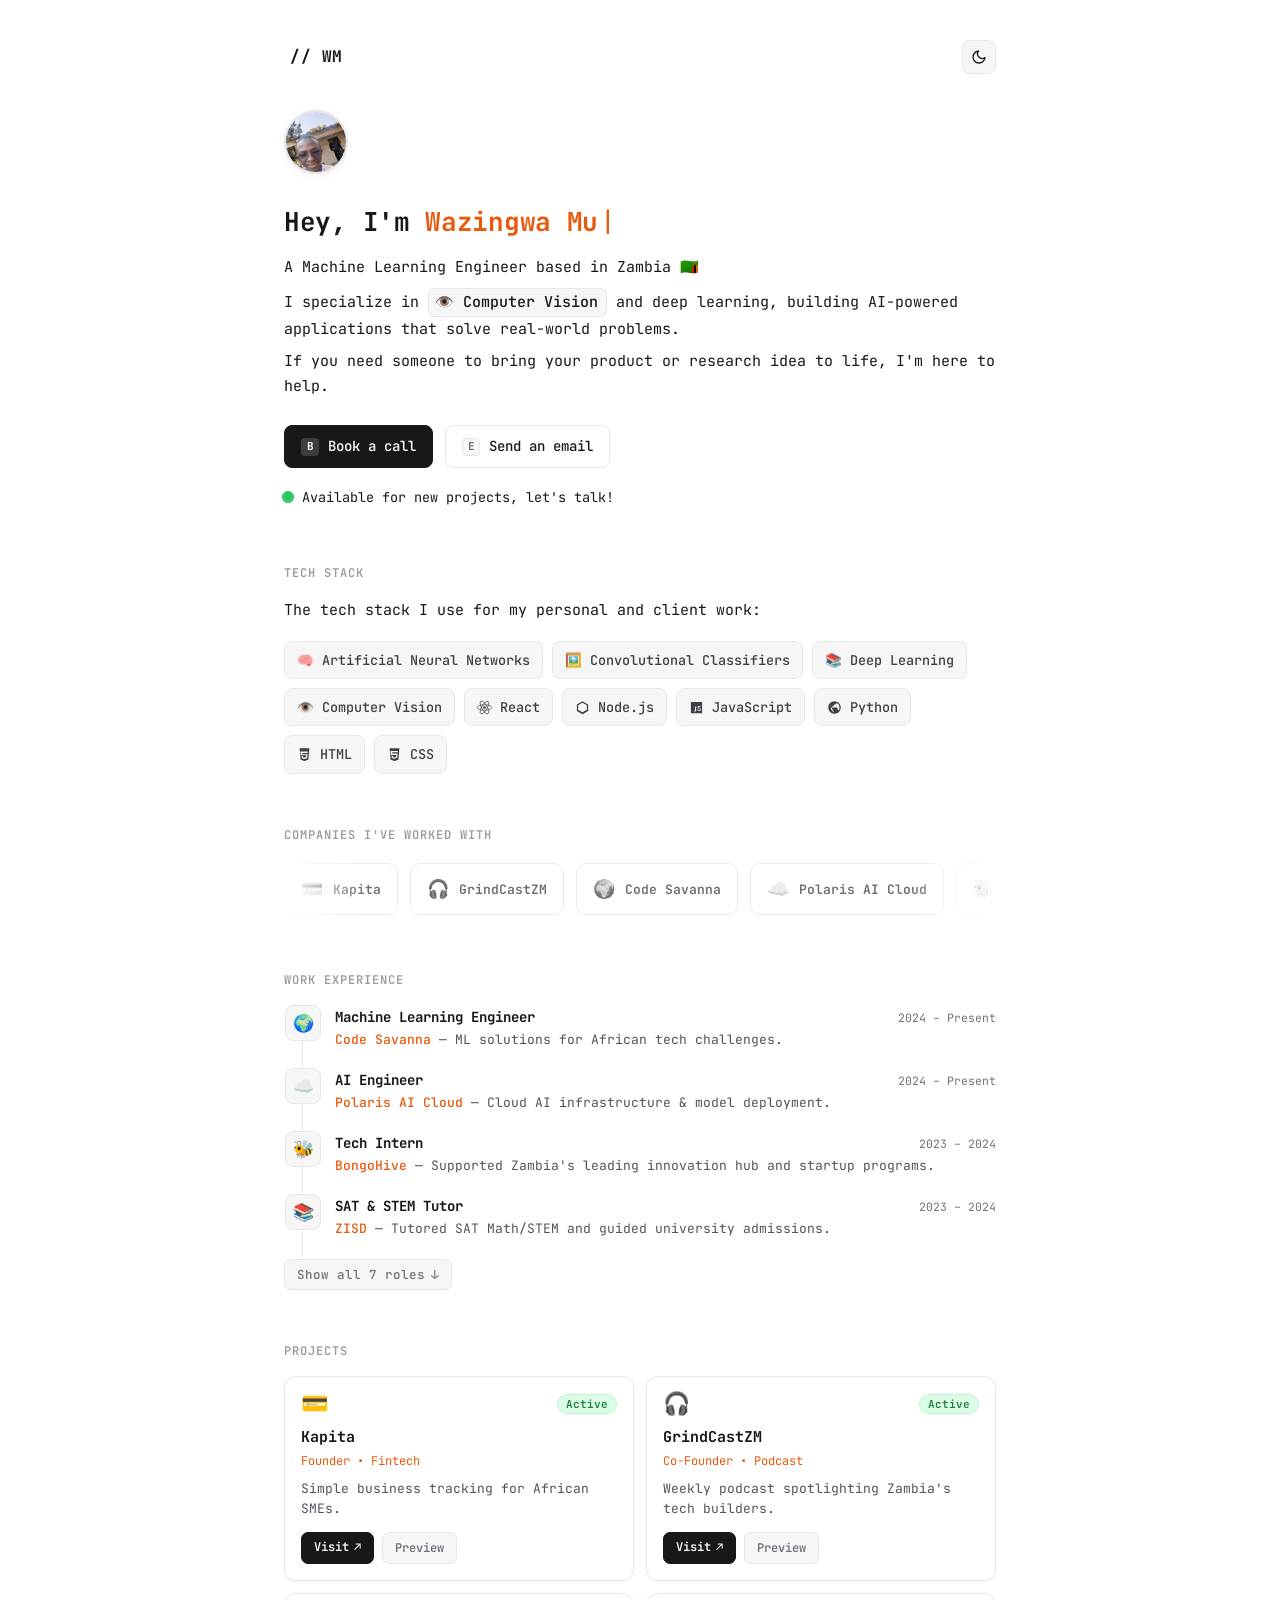
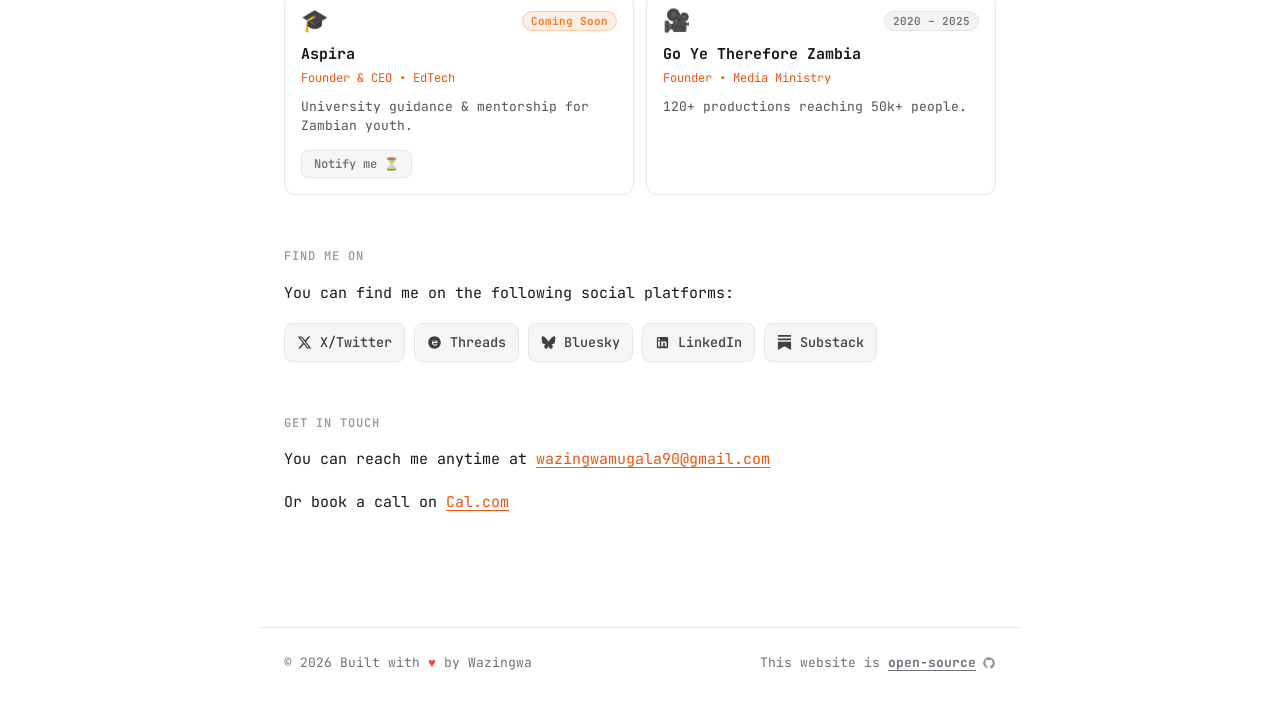
==== commit 5d61249d: "Refactor project showcase and experience sections - Removed preview window loading state management " ====
--- a/index.html
+++ b/index.html
@@ -117,494 +117,271 @@
       </div>
     </section>
 
+    <section class="block" id="companies">
+      <h2 class="eyebrow">Companies I've worked with</h2>
+      <div class="logo-marquee" aria-label="Companies I've worked with">
+        <div class="logo-track">
+          <ul class="logo-group">
+            <li class="logo-item">
+              <img src="work/kapita.png" alt="Kapita logo" class="logo-img" loading="lazy" onerror="this.remove()" />
+              <span class="logo-fallback" aria-hidden="true">💳</span>
+              <span class="logo-name">Kapita</span>
+            </li>
+            <li class="logo-item">
+              <img src="work/grindcast.png" alt="GrindCastZM logo" class="logo-img" loading="lazy" onerror="this.remove()" />
+              <span class="logo-fallback" aria-hidden="true">🎧</span>
+              <span class="logo-name">GrindCastZM</span>
+            </li>
+            <li class="logo-item">
+              <img src="work/codesavanna.png" alt="Code Savanna logo" class="logo-img" loading="lazy" onerror="this.remove()" />
+              <span class="logo-fallback" aria-hidden="true">🌍</span>
+              <span class="logo-name">Code Savanna</span>
+            </li>
+            <li class="logo-item">
+              <img src="work/polarisai.png" alt="Polaris AI Cloud logo" class="logo-img" loading="lazy" onerror="this.remove()" />
+              <span class="logo-fallback" aria-hidden="true">☁️</span>
+              <span class="logo-name">Polaris AI Cloud</span>
+            </li>
+            <li class="logo-item">
+              <img src="work/bongohive.png" alt="BongoHive logo" class="logo-img" loading="lazy" onerror="this.remove()" />
+              <span class="logo-fallback" aria-hidden="true">🐝</span>
+              <span class="logo-name">BongoHive</span>
+            </li>
+            <li class="logo-item">
+              <img src="work/zisd.png" alt="ZISD logo" class="logo-img" loading="lazy" onerror="this.remove()" />
+              <span class="logo-fallback" aria-hidden="true">📚</span>
+              <span class="logo-name">ZISD</span>
+            </li>
+            <li class="logo-item">
+              <img src="work/diginet.png" alt="DigiNet logo" class="logo-img" loading="lazy" onerror="this.remove()" />
+              <span class="logo-fallback" aria-hidden="true">🌐</span>
+              <span class="logo-name">DigiNet</span>
+            </li>
+            <li class="logo-item">
+              <img src="work/cracklemonade.png" alt="Cracked Lemonade Stand logo" class="logo-img" loading="lazy" onerror="this.remove()" />
+              <span class="logo-fallback" aria-hidden="true">🍋</span>
+              <span class="logo-name">Cracked Lemonade Stand</span>
+            </li>
+            <li class="logo-item">
+              <img src="work/melospot.png" alt="MeloSpot logo" class="logo-img" loading="lazy" onerror="this.remove()" />
+              <span class="logo-fallback" aria-hidden="true">🎵</span>
+              <span class="logo-name">MeloSpot</span>
+            </li>
+            <li class="logo-item">
+              <img src="work/goyetherefore.png" alt="Go Ye Therefore logo" class="logo-img" loading="lazy" onerror="this.remove()" />
+              <span class="logo-fallback" aria-hidden="true">🎥</span>
+              <span class="logo-name">Go Ye Therefore</span>
+            </li>
+          </ul>
+          <ul class="logo-group" aria-hidden="true">
+            <li class="logo-item" aria-hidden="true">
+              <img src="work/kapita.png" alt="" class="logo-img" loading="lazy" onerror="this.remove()" />
+              <span class="logo-fallback" aria-hidden="true">💳</span>
+              <span class="logo-name">Kapita</span>
+            </li>
+            <li class="logo-item" aria-hidden="true">
+              <img src="work/grindcast.png" alt="" class="logo-img" loading="lazy" onerror="this.remove()" />
+              <span class="logo-fallback" aria-hidden="true">🎧</span>
+              <span class="logo-name">GrindCastZM</span>
+            </li>
+            <li class="logo-item" aria-hidden="true">
+              <img src="work/codesavanna.png" alt="" class="logo-img" loading="lazy" onerror="this.remove()" />
+              <span class="logo-fallback" aria-hidden="true">🌍</span>
+              <span class="logo-name">Code Savanna</span>
+            </li>
+            <li class="logo-item" aria-hidden="true">
+              <img src="work/polarisai.png" alt="" class="logo-img" loading="lazy" onerror="this.remove()" />
+              <span class="logo-fallback" aria-hidden="true">☁️</span>
+              <span class="logo-name">Polaris AI Cloud</span>
+            </li>
+            <li class="logo-item" aria-hidden="true">
+              <img src="work/bongohive.png" alt="" class="logo-img" loading="lazy" onerror="this.remove()" />
+              <span class="logo-fallback" aria-hidden="true">🐝</span>
+              <span class="logo-name">BongoHive</span>
+            </li>
+            <li class="logo-item" aria-hidden="true">
+              <img src="work/zisd.png" alt="" class="logo-img" loading="lazy" onerror="this.remove()" />
+              <span class="logo-fallback" aria-hidden="true">📚</span>
+              <span class="logo-name">ZISD</span>
+            </li>
+            <li class="logo-item" aria-hidden="true">
+              <img src="work/diginet.png" alt="" class="logo-img" loading="lazy" onerror="this.remove()" />
+              <span class="logo-fallback" aria-hidden="true">🌐</span>
+              <span class="logo-name">DigiNet</span>
+            </li>
+            <li class="logo-item" aria-hidden="true">
+              <img src="work/cracklemonade.png" alt="" class="logo-img" loading="lazy" onerror="this.remove()" />
+              <span class="logo-fallback" aria-hidden="true">🍋</span>
+              <span class="logo-name">Cracked Lemonade Stand</span>
+            </li>
+            <li class="logo-item" aria-hidden="true">
+              <img src="work/melospot.png" alt="" class="logo-img" loading="lazy" onerror="this.remove()" />
+              <span class="logo-fallback" aria-hidden="true">🎵</span>
+              <span class="logo-name">MeloSpot</span>
+            </li>
+            <li class="logo-item" aria-hidden="true">
+              <img src="work/goyetherefore.png" alt="" class="logo-img" loading="lazy" onerror="this.remove()" />
+              <span class="logo-fallback" aria-hidden="true">🎥</span>
+              <span class="logo-name">Go Ye Therefore</span>
+            </li>
+          </ul>
+        </div>
+      </div>
+    </section>
+
     <section class="block" id="experience">
-      <h2 class="eyebrow">Experience</h2>
-      <p>Companies and organizations I've worked with:</p>
-
-      <div class="experience-list">
-        <!-- Kapita -->
-        <div class="exp-item">
-          <div class="exp-logo-box">
-            <img src="work/kapita.png" alt="Kapita logo" class="exp-logo-img" onerror="this.style.display='none'; this.nextElementSibling.style.display='flex';" />
-            <span class="exp-logo-fallback" aria-hidden="true">💳</span>
-          </div>
-          <div class="exp-info">
-            <div class="exp-line-top">
-              <h3 class="exp-company">Kapita</h3>
-              <span class="exp-date">2025 – Present</span>
-            </div>
-            <div class="exp-line-mid">
-              <span class="exp-role">Founder &amp; Lead Developer</span>
-              <span class="exp-dot">•</span>
-              <span class="exp-location">Lusaka, Zambia</span>
-            </div>
-            <p class="exp-desc">Building smart business tracking and financial tooling for African SMEs (<a href="https://www.kapita.online/" target="_blank" rel="noopener noreferrer" class="link">kapita.online</a>).</p>
-          </div>
-        </div>
-
-        <!-- GrindCastZM -->
-        <div class="exp-item">
-          <div class="exp-logo-box">
-            <img src="work/grindcast.png" alt="GrindCastZM logo" class="exp-logo-img" onerror="this.style.display='none'; this.nextElementSibling.style.display='flex';" />
-            <span class="exp-logo-fallback" aria-hidden="true">🎧</span>
-          </div>
-          <div class="exp-info">
-            <div class="exp-line-top">
-              <h3 class="exp-company">GrindCastZM</h3>
-              <span class="exp-date">Dec 2025 – Present</span>
-            </div>
-            <div class="exp-line-mid">
-              <span class="exp-role">Co-Founder &amp; Producer</span>
-              <span class="exp-dot">•</span>
-              <span class="exp-location">Lusaka, Zambia</span>
-            </div>
-            <p class="exp-desc">Producing Zambia's premier weekly builder podcast spotlighting African tech founders (<a href="https://grindcast.app" target="_blank" rel="noopener noreferrer" class="link">grindcast.app</a>).</p>
-          </div>
-        </div>
-
-        <!-- ZISD -->
-        <div class="exp-item">
-          <div class="exp-logo-box">
-            <img src="work/zisd.png" alt="ZISD logo" class="exp-logo-img" onerror="this.style.display='none'; this.nextElementSibling.style.display='flex';" />
+      <h2 class="eyebrow">Work Experience</h2>
+      <ol class="exp-timeline" id="expList">
+        <li class="exp-row">
+          <span class="exp-logo-box">
+            <img src="work/codesavanna.png" alt="" class="exp-logo-img" onerror="this.remove()" />
+            <span class="exp-logo-fallback" aria-hidden="true">🌍</span>
+          </span>
+          <div class="exp-info">
+            <div class="exp-line-top">
+              <h3 class="exp-role-title">Machine Learning Engineer</h3>
+              <span class="exp-date">2024 – Present</span>
+            </div>
+            <p class="exp-desc"><span class="exp-company">Code Savanna</span> — ML solutions for African tech challenges.</p>
+          </div>
+        </li>
+        <li class="exp-row">
+          <span class="exp-logo-box">
+            <img src="work/polarisai.png" alt="" class="exp-logo-img" onerror="this.remove()" />
+            <span class="exp-logo-fallback" aria-hidden="true">☁️</span>
+          </span>
+          <div class="exp-info">
+            <div class="exp-line-top">
+              <h3 class="exp-role-title">AI Engineer</h3>
+              <span class="exp-date">2024 – Present</span>
+            </div>
+            <p class="exp-desc"><span class="exp-company">Polaris AI Cloud</span> — Cloud AI infrastructure &amp; model deployment.</p>
+          </div>
+        </li>
+        <li class="exp-row">
+          <span class="exp-logo-box">
+            <img src="work/bongohive.png" alt="" class="exp-logo-img" onerror="this.remove()" />
+            <span class="exp-logo-fallback" aria-hidden="true">🐝</span>
+          </span>
+          <div class="exp-info">
+            <div class="exp-line-top">
+              <h3 class="exp-role-title">Tech Intern</h3>
+              <span class="exp-date">2023 – 2024</span>
+            </div>
+            <p class="exp-desc"><span class="exp-company">BongoHive</span> — Supported Zambia's leading innovation hub and startup programs.</p>
+          </div>
+        </li>
+        <li class="exp-row">
+          <span class="exp-logo-box">
+            <img src="work/zisd.png" alt="" class="exp-logo-img" onerror="this.remove()" />
             <span class="exp-logo-fallback" aria-hidden="true">📚</span>
-          </div>
-          <div class="exp-info">
-            <div class="exp-line-top">
-              <h3 class="exp-company">Zambia Institute for Sustainable Development (ZISD)</h3>
+          </span>
+          <div class="exp-info">
+            <div class="exp-line-top">
+              <h3 class="exp-role-title">SAT &amp; STEM Tutor</h3>
               <span class="exp-date">2023 – 2024</span>
             </div>
-            <div class="exp-line-mid">
-              <span class="exp-role">SAT &amp; STEM Tutor</span>
-              <span class="exp-dot">•</span>
-              <span class="exp-location">Lusaka, Zambia</span>
-            </div>
-            <p class="exp-desc">Tutored scholars in SAT Math/STEM and guided international university admissions.</p>
-          </div>
-        </div>
-
-        <!-- DigiNet -->
-        <div class="exp-item">
-          <div class="exp-logo-box">
-            <img src="work/diginet.png" alt="DigiNet logo" class="exp-logo-img" onerror="this.style.display='none'; this.nextElementSibling.style.display='flex';" />
+            <p class="exp-desc"><span class="exp-company">ZISD</span> — Tutored SAT Math/STEM and guided university admissions.</p>
+          </div>
+        </li>
+        <li class="exp-row exp-extra">
+          <span class="exp-logo-box">
+            <img src="work/cracklemonade.png" alt="" class="exp-logo-img" onerror="this.remove()" />
+            <span class="exp-logo-fallback" aria-hidden="true">🍋</span>
+          </span>
+          <div class="exp-info">
+            <div class="exp-line-top">
+              <h3 class="exp-role-title">Software Developer</h3>
+              <span class="exp-date">2023 – 2024</span>
+            </div>
+            <p class="exp-desc"><span class="exp-company">Cracked Lemonade Stand</span> — Built web apps and digital products.</p>
+          </div>
+        </li>
+        <li class="exp-row exp-extra">
+          <span class="exp-logo-box">
+            <img src="work/diginet.png" alt="" class="exp-logo-img" onerror="this.remove()" />
             <span class="exp-logo-fallback" aria-hidden="true">🌐</span>
-          </div>
-          <div class="exp-info">
-            <div class="exp-line-top">
-              <h3 class="exp-company">DigiNet Startup</h3>
+          </span>
+          <div class="exp-info">
+            <div class="exp-line-top">
+              <h3 class="exp-role-title">Researcher &amp; Technical Advisor</h3>
               <span class="exp-date">2022 – 2023</span>
             </div>
-            <div class="exp-line-mid">
-              <span class="exp-role">Researcher &amp; Technical Advisor</span>
-              <span class="exp-dot">•</span>
-              <span class="exp-location">Dublin, Ireland (Remote)</span>
-            </div>
-            <p class="exp-desc">Conducted tech market research and advised leadership on international program expansion.</p>
-          </div>
-        </div>
-
-        <!-- Go Ye Therefore Zambia -->
-        <div class="exp-item">
-          <div class="exp-logo-box">
-            <img src="work/goyetherefore.png" alt="Go Ye Therefore Zambia logo" class="exp-logo-img" onerror="this.style.display='none'; this.nextElementSibling.style.display='flex';" />
-            <span class="exp-logo-fallback" aria-hidden="true">🎥</span>
-          </div>
-          <div class="exp-info">
-            <div class="exp-line-top">
-              <h3 class="exp-company">Go Ye Therefore Zambia</h3>
-              <span class="exp-date">2020 – 2025</span>
-            </div>
-            <div class="exp-line-mid">
-              <span class="exp-role">Founder, Video Editor &amp; Graphic Designer</span>
-              <span class="exp-dot">•</span>
-              <span class="exp-location">Zambia</span>
-            </div>
-            <p class="exp-desc">Directed Christian digital media productions and graphic design reaching 50,000+ people.</p>
-          </div>
-        </div>
-
-        <!-- Code Savanna -->
-        <div class="exp-item">
-          <div class="exp-logo-box">
-            <img src="work/codesavanna.png" alt="Code Savanna logo" class="exp-logo-img" onerror="this.style.display='none'; this.nextElementSibling.style.display='flex';" />
-            <span class="exp-logo-fallback" aria-hidden="true">🌍</span>
-          </div>
-          <div class="exp-info">
-            <div class="exp-line-top">
-              <h3 class="exp-company">Code Savanna</h3>
-              <span class="exp-date">2024 – Present</span>
-            </div>
-            <div class="exp-line-mid">
-              <span class="exp-role">Machine Learning Engineer</span>
-              <span class="exp-dot">•</span>
-              <span class="exp-location">Zambia</span>
-            </div>
-            <p class="exp-desc">Developing AI and machine learning solutions for African tech challenges.</p>
-          </div>
-        </div>
-
-        <!-- Polaris AI Cloud -->
-        <div class="exp-item">
-          <div class="exp-logo-box">
-            <img src="work/polarisai.png" alt="Polaris AI Cloud logo" class="exp-logo-img" onerror="this.style.display='none'; this.nextElementSibling.style.display='flex';" />
-            <span class="exp-logo-fallback" aria-hidden="true">☁️</span>
-          </div>
-          <div class="exp-info">
-            <div class="exp-line-top">
-              <h3 class="exp-company">Polaris AI Cloud</h3>
-              <span class="exp-date">2024 – Present</span>
-            </div>
-            <div class="exp-line-mid">
-              <span class="exp-role">AI Engineer</span>
-              <span class="exp-dot">•</span>
-              <span class="exp-location">Remote</span>
-            </div>
-            <p class="exp-desc">Building cloud-based AI infrastructure and deployment solutions.</p>
-          </div>
-        </div>
-
-        <!-- BongoHIve -->
-        <div class="exp-item">
-          <div class="exp-logo-box">
-            <img src="work/bongohive.png" alt="BongoHIve logo" class="exp-logo-img" onerror="this.style.display='none'; this.nextElementSibling.style.display='flex';" />
-            <span class="exp-logo-fallback" aria-hidden="true">🐝</span>
-          </div>
-          <div class="exp-info">
-            <div class="exp-line-top">
-              <h3 class="exp-company">BongoHIve</h3>
-              <span class="exp-date">2023 – 2024</span>
-            </div>
-            <div class="exp-line-mid">
-              <span class="exp-role">Tech Intern</span>
-              <span class="exp-dot">•</span>
-              <span class="exp-location">Lusaka, Zambia</span>
-            </div>
-            <p class="exp-desc">Contributed to Zambia's leading innovation hub's tech initiatives and startup programs.</p>
-          </div>
-        </div>
-
-        <!-- Cracked Lemonade Stand -->
-        <div class="exp-item">
-          <div class="exp-logo-box">
-            <img src="work/cracklemonade.png" alt="Cracked Lemonade Stand logo" class="exp-logo-img" onerror="this.style.display='none'; this.nextElementSibling.style.display='flex';" />
-            <span class="exp-logo-fallback" aria-hidden="true">🍋</span>
-          </div>
-          <div class="exp-info">
-            <div class="exp-line-top">
-              <h3 class="exp-company">Cracked Lemonade Stand</h3>
-              <span class="exp-date">2023 – 2024</span>
-            </div>
-            <div class="exp-line-mid">
-              <span class="exp-role">Software Developer</span>
-              <span class="exp-dot">•</span>
-              <span class="exp-location">Remote</span>
-            </div>
-            <p class="exp-desc">Developed web applications and digital products for creative projects.</p>
-          </div>
-        </div>
-
-        <!-- MeloSpot -->
-        <div class="exp-item">
-          <div class="exp-logo-box">
-            <img src="work/melospot.png" alt="MeloSpot logo" class="exp-logo-img" onerror="this.style.display='none'; this.nextElementSibling.style.display='flex';" />
+            <p class="exp-desc"><span class="exp-company">DigiNet (Remote, Dublin)</span> — Market research and expansion strategy.</p>
+          </div>
+        </li>
+        <li class="exp-row exp-extra">
+          <span class="exp-logo-box">
+            <img src="work/melospot.png" alt="" class="exp-logo-img" onerror="this.remove()" />
             <span class="exp-logo-fallback" aria-hidden="true">🎵</span>
-          </div>
-          <div class="exp-info">
-            <div class="exp-line-top">
-              <h3 class="exp-company">MeloSpot</h3>
+          </span>
+          <div class="exp-info">
+            <div class="exp-line-top">
+              <h3 class="exp-role-title">Developer</h3>
               <span class="exp-date">2022 – 2023</span>
             </div>
-            <div class="exp-line-mid">
-              <span class="exp-role">Developer</span>
-              <span class="exp-dot">•</span>
-              <span class="exp-location">Zambia</span>
-            </div>
-            <p class="exp-desc">Built music discovery and streaming platform features.</p>
-          </div>
-        </div>
-      </div>
+            <p class="exp-desc"><span class="exp-company">MeloSpot</span> — Music discovery &amp; streaming features.</p>
+          </div>
+        </li>
+      </ol>
+      <button type="button" class="btn-show-more" id="expToggle" aria-expanded="false" aria-controls="expList">
+        Show all 7 roles <span aria-hidden="true">↓</span>
+      </button>
     </section>
 
     <section class="block" id="projects-section">
       <h2 class="eyebrow">Projects</h2>
-      <p>My ventures and projects with live previews and direct links:</p>
-
-      <div class="projects-container">
-
-        <!-- Project 1: Kapita (Live site: https://www.kapita.online/) -->
-        <article class="project-showcase-card" data-project="Kapita" data-url="https://www.kapita.online/">
-          <div class="project-card-header">
-            <div class="project-identity">
-              <span class="project-emoji" aria-hidden="true">💳</span>
-              <div class="project-title-group">
-                <div class="project-title-row">
-                  <h3 class="project-name">
-                    <a href="https://www.kapita.online/" target="_blank" rel="noopener noreferrer" class="project-link-title" title="Open Kapita live site">
-                      Kapita
-                    </a>
-                  </h3>
-                  <span class="tag tag-active">Active</span>
-                </div>
-                <p class="project-role-text">Founder &bull; Fintech &amp; Business Tracking</p>
-              </div>
-            </div>
-
-            <div class="project-header-actions">
-              <a href="https://www.kapita.online/" target="_blank" rel="noopener noreferrer" class="btn btn-project-visit" title="Visit actual site (opens in new tab)">
-                <span>Visit Site</span>
-                <span class="visit-arrow" aria-hidden="true">↗</span>
-              </a>
-              <button type="button" class="btn-icon-action btn-expand-modal" data-project="Kapita" data-url="https://www.kapita.online/" aria-label="Expand preview for Kapita" title="Expand preview (⤢)">
-                <svg width="13" height="13" viewBox="0 0 24 24" fill="none" stroke="currentColor" stroke-width="2.5" stroke-linecap="round" stroke-linejoin="round" aria-hidden="true"><path d="M15 3h6v6M9 21H3v-6M21 3l-7 7M3 21l7-7"/></svg>
-              </button>
-            </div>
-          </div>
-
-          <p class="project-description">
-            Founder — smart business tracking made simple for African businesses and entrepreneurs.
-          </p>
-
-          <!-- Small Preview Window -->
-          <div class="preview-window">
-            <div class="preview-chrome">
-              <div class="preview-dots" aria-hidden="true">
-                <span class="dot-win dot-win-red"></span>
-                <span class="dot-win dot-win-yellow"></span>
-                <span class="dot-win dot-win-green btn-dot-expand" data-url="https://www.kapita.online/" data-project="Kapita" title="Maximize preview"></span>
-              </div>
-              <a href="https://www.kapita.online/" target="_blank" rel="noopener noreferrer" class="preview-url-pill" title="Click to visit https://www.kapita.online/">
-                <svg class="icon-lock" width="11" height="11" viewBox="0 0 24 24" fill="none" stroke="currentColor" stroke-width="2.5" stroke-linecap="round" stroke-linejoin="round" aria-hidden="true"><rect x="3" y="11" width="18" height="11" rx="2" ry="2"/><path d="M7 11V7a5 5 0 0 1 10 0v4"/></svg>
-                <span class="preview-url-text">https://www.kapita.online/</span>
-              </a>
-              <div class="preview-chrome-actions">
-                <button type="button" class="chrome-btn btn-copy-link" data-copy="https://www.kapita.online/" title="Copy link" aria-label="Copy link">
-                  <svg width="12" height="12" viewBox="0 0 24 24" fill="none" stroke="currentColor" stroke-width="2" stroke-linecap="round" stroke-linejoin="round" aria-hidden="true"><rect x="9" y="9" width="13" height="13" rx="2" ry="2"/><path d="M5 15H4a2 2 0 0 1-2-2V4a2 2 0 0 1 2-2h9a2 2 0 0 1 2 2v1"/></svg>
-                </button>
-                <button type="button" class="chrome-btn btn-reload-frame" title="Reload preview" aria-label="Reload preview">
-                  <svg width="12" height="12" viewBox="0 0 24 24" fill="none" stroke="currentColor" stroke-width="2" stroke-linecap="round" stroke-linejoin="round" aria-hidden="true"><path d="M21.5 2v6h-6M2.5 22v-6h6M2 11.5a10 10 0 0 1 18.8-4.3M22 12.5a10 10 0 0 1-18.8 4.2"/></svg>
-                </button>
-                <a href="https://www.kapita.online/" target="_blank" rel="noopener noreferrer" class="chrome-btn" title="Open actual site in new tab">
-                  <svg width="12" height="12" viewBox="0 0 24 24" fill="none" stroke="currentColor" stroke-width="2" stroke-linecap="round" stroke-linejoin="round" aria-hidden="true"><path d="M18 13v6a2 2 0 0 1-2 2H5a2 2 0 0 1-2-2V8a2 2 0 0 1 2-2h6M15 3h6v6M10 14L21 3"/></svg>
-                </a>
-              </div>
-            </div>
-
-            <div class="preview-viewport-wrap">
-              <div class="preview-loading-spinner" aria-hidden="true">
-                <span class="spinner-ring"></span>
-                <span>Loading kapita.online...</span>
-              </div>
-              <div class="preview-viewport-inner">
-                <iframe 
-                  class="preview-iframe" 
-                  src="https://www.kapita.online/" 
-                  title="Kapita Landing Page Preview" 
-                  loading="lazy" 
-                  sandbox="allow-scripts allow-same-origin allow-forms allow-popups">
-                </iframe>
-              </div>
-              <div class="preview-hover-bar">
-                <span class="preview-badge-status">● Live Snippet</span>
-                <div class="preview-bar-actions">
-                  <button type="button" class="btn-toggle-interact" title="Interact with preview">
-                    <span>⚡ Interact</span>
-                  </button>
-                  <a href="https://www.kapita.online/" target="_blank" rel="noopener noreferrer" class="btn-hover-visit">
-                    <span>Visit Site ↗</span>
-                  </a>
-                </div>
-              </div>
-            </div>
+      <div class="project-grid">
+
+        <article class="project-card">
+          <div class="project-card-top">
+            <span class="project-emoji" aria-hidden="true">💳</span>
+            <span class="tag tag-active">Active</span>
+          </div>
+          <h3 class="project-name">Kapita</h3>
+          <p class="project-role-text">Founder &bull; Fintech</p>
+          <p class="project-description">Simple business tracking for African SMEs.</p>
+          <div class="project-actions">
+            <a href="https://www.kapita.online/" target="_blank" rel="noopener noreferrer" class="btn btn-project-visit">Visit <span aria-hidden="true">↗</span></a>
+            <button type="button" class="btn btn-project-preview btn-expand-modal" data-project="Kapita" data-url="https://www.kapita.online/">Preview</button>
           </div>
         </article>
 
-        <!-- Project 2: GrindCastZM (Live site: https://grindcast.app) -->
-        <article class="project-showcase-card" data-project="GrindCastZM" data-url="https://grindcast.app">
-          <div class="project-card-header">
-            <div class="project-identity">
-              <span class="project-emoji" aria-hidden="true">🎧</span>
-              <div class="project-title-group">
-                <div class="project-title-row">
-                  <h3 class="project-name">
-                    <a href="https://grindcast.app" target="_blank" rel="noopener noreferrer" class="project-link-title" title="Open GrindCastZM live site">
-                      GrindCastZM
-                    </a>
-                  </h3>
-                  <span class="tag tag-active">Active</span>
-                </div>
-                <p class="project-role-text">Co-Founder &bull; Podcasting &amp; Media Platform</p>
-              </div>
-            </div>
-
-            <div class="project-header-actions">
-              <a href="https://grindcast.app" target="_blank" rel="noopener noreferrer" class="btn btn-project-visit" title="Visit actual site (opens in new tab)">
-                <span>Visit Site</span>
-                <span class="visit-arrow" aria-hidden="true">↗</span>
-              </a>
-              <button type="button" class="btn-icon-action btn-expand-modal" data-project="GrindCastZM" data-url="https://grindcast.app" aria-label="Expand preview for GrindCastZM" title="Expand preview (⤢)">
-                <svg width="13" height="13" viewBox="0 0 24 24" fill="none" stroke="currentColor" stroke-width="2.5" stroke-linecap="round" stroke-linejoin="round" aria-hidden="true"><path d="M15 3h6v6M9 21H3v-6M21 3l-7 7M3 21l7-7"/></svg>
-              </button>
-            </div>
-          </div>
-
-          <p class="project-description">
-            Co-Founder, since December 2025 — weekly podcast platform spotlighting Zambia's leading tech builders and innovators.
-          </p>
-
-          <!-- Small Preview Window -->
-          <div class="preview-window">
-            <div class="preview-chrome">
-              <div class="preview-dots" aria-hidden="true">
-                <span class="dot-win dot-win-red"></span>
-                <span class="dot-win dot-win-yellow"></span>
-                <span class="dot-win dot-win-green btn-dot-expand" data-url="https://grindcast.app" data-project="GrindCastZM" title="Maximize preview"></span>
-              </div>
-              <a href="https://grindcast.app" target="_blank" rel="noopener noreferrer" class="preview-url-pill" title="Click to visit https://grindcast.app">
-                <svg class="icon-lock" width="11" height="11" viewBox="0 0 24 24" fill="none" stroke="currentColor" stroke-width="2.5" stroke-linecap="round" stroke-linejoin="round" aria-hidden="true"><rect x="3" y="11" width="18" height="11" rx="2" ry="2"/><path d="M7 11V7a5 5 0 0 1 10 0v4"/></svg>
-                <span class="preview-url-text">https://grindcast.app</span>
-              </a>
-              <div class="preview-chrome-actions">
-                <button type="button" class="chrome-btn btn-copy-link" data-copy="https://grindcast.app" title="Copy link" aria-label="Copy link">
-                  <svg width="12" height="12" viewBox="0 0 24 24" fill="none" stroke="currentColor" stroke-width="2" stroke-linecap="round" stroke-linejoin="round" aria-hidden="true"><rect x="9" y="9" width="13" height="13" rx="2" ry="2"/><path d="M5 15H4a2 2 0 0 1-2-2V4a2 2 0 0 1 2-2h9a2 2 0 0 1 2 2v1"/></svg>
-                </button>
-                <button type="button" class="chrome-btn btn-reload-frame" title="Reload preview" aria-label="Reload preview">
-                  <svg width="12" height="12" viewBox="0 0 24 24" fill="none" stroke="currentColor" stroke-width="2" stroke-linecap="round" stroke-linejoin="round" aria-hidden="true"><path d="M21.5 2v6h-6M2.5 22v-6h6M2 11.5a10 10 0 0 1 18.8-4.3M22 12.5a10 10 0 0 1-18.8 4.2"/></svg>
-                </button>
-                <a href="https://grindcast.app" target="_blank" rel="noopener noreferrer" class="chrome-btn" title="Open actual site in new tab">
-                  <svg width="12" height="12" viewBox="0 0 24 24" fill="none" stroke="currentColor" stroke-width="2" stroke-linecap="round" stroke-linejoin="round" aria-hidden="true"><path d="M18 13v6a2 2 0 0 1-2 2H5a2 2 0 0 1-2-2V8a2 2 0 0 1 2-2h6M15 3h6v6M10 14L21 3"/></svg>
-                </a>
-              </div>
-            </div>
-
-            <div class="preview-viewport-wrap">
-              <div class="preview-loading-spinner" aria-hidden="true">
-                <span class="spinner-ring"></span>
-                <span>Loading grindcast.app...</span>
-              </div>
-              <div class="preview-viewport-inner">
-                <iframe 
-                  class="preview-iframe" 
-                  src="https://grindcast.app" 
-                  title="GrindCastZM Landing Page Preview" 
-                  loading="lazy" 
-                  sandbox="allow-scripts allow-same-origin allow-forms allow-popups">
-                </iframe>
-              </div>
-              <div class="preview-hover-bar">
-                <span class="preview-badge-status">● Live Snippet</span>
-                <div class="preview-bar-actions">
-                  <button type="button" class="btn-toggle-interact" title="Interact with preview">
-                    <span>⚡ Interact</span>
-                  </button>
-                  <a href="https://grindcast.app" target="_blank" rel="noopener noreferrer" class="btn-hover-visit">
-                    <span>Visit Site ↗</span>
-                  </a>
-                </div>
-              </div>
-            </div>
+        <article class="project-card">
+          <div class="project-card-top">
+            <span class="project-emoji" aria-hidden="true">🎧</span>
+            <span class="tag tag-active">Active</span>
+          </div>
+          <h3 class="project-name">GrindCastZM</h3>
+          <p class="project-role-text">Co-Founder &bull; Podcast</p>
+          <p class="project-description">Weekly podcast spotlighting Zambia's tech builders.</p>
+          <div class="project-actions">
+            <a href="https://grindcast.app" target="_blank" rel="noopener noreferrer" class="btn btn-project-visit">Visit <span aria-hidden="true">↗</span></a>
+            <button type="button" class="btn btn-project-preview btn-expand-modal" data-project="GrindCastZM" data-url="https://grindcast.app">Preview</button>
           </div>
         </article>
 
-        <!-- Project 3: Aspira (Maintained as Coming Soon) -->
-        <article class="project-showcase-card project-card-coming-soon" data-project="Aspira">
-          <div class="project-card-header">
-            <div class="project-identity">
-              <span class="project-emoji" aria-hidden="true">🎓</span>
-              <div class="project-title-group">
-                <div class="project-title-row">
-                  <h3 class="project-name">
-                    <span class="project-link-title">Aspira</span>
-                  </h3>
-                  <span class="tag tag-coming-soon">Coming Soon</span>
-                </div>
-                <p class="project-role-text">Founder &amp; CEO &bull; Higher Ed Platform for Zambian Youth</p>
-              </div>
-            </div>
-
-            <div class="project-header-actions">
-              <button type="button" class="btn btn-project-coming-soon btn-coming-soon-trigger" data-project="Aspira" title="Online domain in development">
-                <span>Coming Soon</span>
-                <span class="key-icon" aria-hidden="true">⏳</span>
-              </button>
-            </div>
-          </div>
-
-          <p class="project-description">
-            Founder &amp; CEO — a platform bridging high school and higher education for Zambian youth with university recommendations, campus tours, and mentorship.
-          </p>
-
-          <!-- Modular Coming Soon Preview Window -->
-          <div class="preview-window">
-            <div class="preview-chrome">
-              <div class="preview-dots" aria-hidden="true">
-                <span class="dot-win dot-win-red"></span>
-                <span class="dot-win dot-win-yellow"></span>
-                <span class="dot-win dot-win-green"></span>
-              </div>
-              <div class="preview-url-pill">
-                <span class="preview-status-dot status-soon" aria-hidden="true"></span>
-                <span class="preview-url-text">aspira.zm &bull; Launching Soon</span>
-              </div>
-            </div>
-
-            <div class="preview-placeholder-viewport">
-              <div class="placeholder-icon">⏳</div>
-              <h4 class="placeholder-title">Live Site Coming Soon</h4>
-              <p class="placeholder-text">The official domain and web app are currently in preparation. Link will be attached upon deployment.</p>
-              <button type="button" class="btn btn-secondary btn-coming-soon-trigger" data-project="Aspira">
-                <span>Notify me on launch</span>
-              </button>
-            </div>
+        <article class="project-card">
+          <div class="project-card-top">
+            <span class="project-emoji" aria-hidden="true">🎓</span>
+            <span class="tag tag-coming-soon">Coming Soon</span>
+          </div>
+          <h3 class="project-name">Aspira</h3>
+          <p class="project-role-text">Founder &amp; CEO &bull; EdTech</p>
+          <p class="project-description">University guidance &amp; mentorship for Zambian youth.</p>
+          <div class="project-actions">
+            <button type="button" class="btn btn-project-preview btn-coming-soon-trigger" data-project="Aspira">Notify me ⏳</button>
           </div>
         </article>
 
-        <!-- Project 4: Go Ye Therefore Zambia (Past Archive) -->
-        <article class="project-showcase-card" data-project="Go Ye Therefore Zambia">
-          <div class="project-card-header">
-            <div class="project-identity">
-              <span class="project-emoji" aria-hidden="true">🎥</span>
-              <div class="project-title-group">
-                <div class="project-title-row">
-                  <h3 class="project-name">
-                    <span class="project-link-title">Go Ye Therefore Zambia</span>
-                  </h3>
-                  <span class="tag tag-past">Past</span>
-                </div>
-                <p class="project-role-text">Founder, Video Editor &amp; Graphic Designer (2020–2025)</p>
-              </div>
-            </div>
-
-            <div class="project-header-actions">
-              <button type="button" class="btn btn-project-coming-soon btn-coming-soon-trigger" data-project="Go Ye Therefore Zambia" title="Past completed ministry">
-                <span>Archived</span>
-                <span class="key-icon" aria-hidden="true">✓</span>
-              </button>
-            </div>
-          </div>
-
-          <p class="project-description">
-            Founder, Video Editor &amp; Graphic Designer — a Christian-based ministry spreading the Gospel through digital media, 2020–2025.
-          </p>
-
-          <!-- Modular Past Archive Window -->
-          <div class="preview-window">
-            <div class="preview-chrome">
-              <div class="preview-dots" aria-hidden="true">
-                <span class="dot-win dot-win-red"></span>
-                <span class="dot-win dot-win-yellow"></span>
-                <span class="dot-win dot-win-green"></span>
-              </div>
-              <div class="preview-url-pill">
-                <span class="preview-status-dot status-archive" aria-hidden="true"></span>
-                <span class="preview-url-text">archive &bull; Media Ministry (2020–2025)</span>
-              </div>
-            </div>
-
-            <div class="preview-placeholder-viewport">
-              <div class="placeholder-icon">🕊️</div>
-              <h4 class="placeholder-title">5-Year Media Ministry Archive</h4>
-              <p class="placeholder-text">120+ media productions, video editing series, and nationwide digital evangelism reaching over 50k people.</p>
-            </div>
-          </div>
+        <article class="project-card">
+          <div class="project-card-top">
+            <span class="project-emoji" aria-hidden="true">🎥</span>
+            <span class="tag tag-past">2020 – 2025</span>
+          </div>
+          <h3 class="project-name">Go Ye Therefore Zambia</h3>
+          <p class="project-role-text">Founder &bull; Media Ministry</p>
+          <p class="project-description">120+ productions reaching 50k+ people.</p>
         </article>
 
       </div>
--- a/style.css
+++ b/style.css
@@ -492,34 +492,114 @@
   line-height: 1.4;
 }
 
-/* Experience Section - Modular & Clean */
-.experience-list {
-  display: flex;
-  flex-direction: column;
+/* Companies Logo Marquee */
+.logo-marquee {
+  position: relative;
+  overflow: hidden;
+  padding: 4px 0;
+  -webkit-mask-image: linear-gradient(to right, transparent, #000 12%, #000 88%, transparent);
+  mask-image: linear-gradient(to right, transparent, #000 12%, #000 88%, transparent);
+}
+
+.logo-track {
+  display: flex;
+  width: max-content;
+  animation: marquee 32s linear infinite;
+}
+
+.logo-marquee:hover .logo-track {
+  animation-play-state: paused;
+}
+
+.logo-group {
+  display: flex;
   gap: 12px;
-}
-
-.exp-item {
+  padding: 0 12px 0 0;
+  margin: 0;
+  list-style: none;
+}
+
+.logo-item {
+  display: inline-flex;
+  align-items: center;
+  gap: 10px;
+  height: 52px;
+  padding: 0 16px;
   background: var(--card-bg);
   border: 1px solid var(--border);
   border-radius: 10px;
-  padding: 14px 16px;
+  white-space: nowrap;
+  font-size: 13px;
+  font-weight: 600;
+  color: var(--fg-muted);
+  filter: grayscale(1);
+  opacity: 0.85;
+  transition: filter 0.2s ease, opacity 0.2s ease, border-color 0.2s ease, color 0.2s ease;
+}
+
+.logo-item:hover {
+  filter: none;
+  opacity: 1;
+  color: var(--fg);
+  border-color: var(--card-hover-border);
+}
+
+.logo-img {
+  height: 28px;
+  width: auto;
+  max-width: 96px;
+  object-fit: contain;
+}
+
+/* Show emoji only when the logo image is missing */
+.logo-img + .logo-fallback {
+  display: none;
+}
+
+.logo-fallback {
+  font-size: 18px;
+  line-height: 1;
+}
+
+@keyframes marquee {
+  to { transform: translateX(-50%); }
+}
+
+@media (prefers-reduced-motion: reduce) {
+  .logo-marquee {
+    overflow-x: auto;
+  }
+}
+
+/* Work Experience Timeline */
+.exp-timeline {
+  list-style: none;
+  margin: 0;
+  padding: 0;
+  border-left: 1px solid var(--border);
+  margin-left: 18px;
+}
+
+.exp-row {
+  position: relative;
   display: flex;
   align-items: flex-start;
   gap: 14px;
-  box-shadow: var(--card-shadow);
-  transition: border-color 0.15s ease, background-color 0.15s ease, transform 0.15s ease;
-}
-
-.exp-item:hover {
-  border-color: var(--card-hover-border);
-  background: var(--card-hover-bg);
-  transform: translateY(-1px);
+  padding: 0 0 18px 0;
+  margin-left: -18px;
+}
+
+.exp-row.exp-extra {
+  display: none;
+}
+
+.exp-timeline.is-expanded .exp-row.exp-extra {
+  display: flex;
 }
 
 .exp-logo-box {
-  width: 38px;
-  height: 38px;
+  width: 36px;
+  height: 36px;
   border-radius: 8px;
   background: var(--badge-bg);
   border: 1px solid var(--border);
@@ -534,17 +614,21 @@
   width: 100%;
   height: 100%;
   object-fit: cover;
-  border-radius: 7px;
+}
+
+.exp-logo-img + .exp-logo-fallback {
+  display: none;
 }
 
 .exp-logo-fallback {
-  font-size: 18px;
+  font-size: 17px;
   line-height: 1;
 }
 
 .exp-info {
   flex: 1;
   min-width: 0;
+  padding-top: 1px;
 }
 
 .exp-line-top {
@@ -554,8 +638,8 @@
   gap: 10px;
 }
 
-.exp-company {
-  font-size: 14.5px;
+.exp-role-title {
+  font-size: 14px;
   font-weight: 700;
   color: var(--fg);
   margin: 0;
@@ -567,381 +651,135 @@
   white-space: nowrap;
 }
 
-.exp-line-mid {
-  display: flex;
-  align-items: center;
-  gap: 6px;
-  font-size: 12.5px;
-  color: var(--accent);
-  margin-top: 1px;
-}
-
-.exp-role {
-  font-weight: 500;
-}
-
-.exp-dot {
-  color: var(--muted);
-}
-
-.exp-location {
-  color: var(--muted-2);
-}
-
 .exp-desc {
-  margin: 6px 0 0;
+  margin: 2px 0 0;
   font-size: 13px;
   color: var(--fg-muted);
   line-height: 1.45;
 }
 
-/* Coming Soon & Archive Placeholder Viewports */
-.preview-placeholder-viewport {
-  height: 180px;
-  display: flex;
-  flex-direction: column;
-  align-items: center;
-  justify-content: center;
-  text-align: center;
-  padding: 20px;
-  background: var(--card-bg);
+.exp-company {
+  color: var(--accent);
+  font-weight: 500;
+}
+
+.btn-show-more {
+  display: inline-flex;
+  align-items: center;
   gap: 6px;
-}
-
-.placeholder-icon {
-  font-size: 26px;
-  line-height: 1;
-}
-
-.placeholder-title {
-  margin: 4px 0 0;
-  font-size: 14px;
-  font-weight: 600;
-  color: var(--fg);
-}
-
-.placeholder-text {
-  margin: 0;
-  font-size: 12px;
+  margin-top: 2px;
+  padding: 6px 12px;
+  background: var(--badge-bg);
+  border: 1px solid var(--border);
+  border-radius: 7px;
   color: var(--muted-2);
-  max-width: 400px;
-  line-height: 1.45;
-}
-
-/* Projects Showcase Section */
-.section-title-wrap {
-  margin-bottom: 20px;
-}
-
-.projects-container {
-  display: flex;
-  flex-direction: column;
-  gap: 26px;
-}
-
-.project-showcase-card {
+  font-family: inherit;
+  font-size: 12.5px;
+  font-weight: 500;
+  cursor: pointer;
+  transition: background-color 0.15s ease, border-color 0.15s ease, color 0.15s ease;
+}
+
+.btn-show-more:hover {
+  background: var(--badge-hover);
+  border-color: var(--border-hover);
+  color: var(--fg);
+}
+
+/* Projects Grid */
+.project-grid {
+  display: grid;
+  grid-template-columns: repeat(2, minmax(0, 1fr));
+  gap: 12px;
+}
+
+.project-card {
   background: var(--card-bg);
   border: 1px solid var(--border);
-  border-radius: 14px;
-  padding: 20px;
+  border-radius: 12px;
+  padding: 16px;
   box-shadow: var(--card-shadow);
-  transition: border-color 0.2s ease, box-shadow 0.2s ease, transform 0.2s ease, background-color 0.2s ease;
   display: flex;
   flex-direction: column;
-  gap: 12px;
-  position: relative;
-}
-
-.project-showcase-card:hover {
+  transition: border-color 0.2s ease, box-shadow 0.2s ease, transform 0.2s ease;
+}
+
+.project-card:hover {
   border-color: var(--card-hover-border);
   box-shadow: var(--card-shadow-hover);
-}
-
-.project-card-header {
-  display: flex;
-  align-items: flex-start;
+  transform: translateY(-2px);
+}
+
+.project-card-top {
+  display: flex;
+  align-items: center;
   justify-content: space-between;
-  gap: 12px;
-  flex-wrap: wrap;
-}
-
-.project-identity {
-  display: flex;
-  align-items: flex-start;
-  gap: 12px;
+  margin-bottom: 10px;
 }
 
 .project-emoji {
-  font-size: 24px;
-  line-height: 1.2;
-}
-
-.project-title-group {
-  display: flex;
-  flex-direction: column;
-  gap: 2px;
-}
-
-.project-title-row {
-  display: flex;
-  align-items: center;
-  gap: 8px;
+  font-size: 22px;
+  line-height: 1;
 }
 
 .project-name {
-  font-size: 17px;
+  font-size: 15px;
   font-weight: 700;
   margin: 0;
-}
-
-.project-link-title {
-  color: var(--fg);
-  text-decoration: none;
-  transition: color 0.15s ease;
-}
-
-a.project-link-title:hover {
+  color: var(--fg);
+}
+
+.project-role-text {
+  font-size: 12px;
   color: var(--accent);
-}
-
-.project-role-text {
-  font-size: 12.5px;
-  color: var(--muted-2);
-  margin: 0;
-}
-
-.project-header-actions {
-  display: flex;
-  align-items: center;
+  margin: 2px 0 0;
+}
+
+.project-description {
+  margin: 8px 0 0;
+  color: var(--fg-muted);
+  font-size: 13px;
+  line-height: 1.5;
+}
+
+.project-actions {
+  display: flex;
   gap: 8px;
-  margin-left: auto;
-}
-
-.btn-project-visit {
-  display: inline-flex;
-  align-items: center;
-  gap: 6px;
-  padding: 6px 14px;
-  font-size: 12.5px;
-  font-weight: 600;
-  border-radius: 7px;
-  background: var(--key-bg);
-  color: var(--key-fg);
-  border: 1px solid var(--key-border);
-  cursor: pointer;
-  text-decoration: none;
-  transition: all 0.15s ease;
-  white-space: nowrap;
-}
-
-.btn-project-visit:hover {
-  background: var(--accent);
-  color: #ffffff;
-  border-color: var(--accent);
-  transform: translateY(-1px);
-}
-
-.btn-project-coming-soon {
-  display: inline-flex;
-  align-items: center;
-  gap: 6px;
-  padding: 6px 12px;
+  margin-top: auto;
+  padding-top: 14px;
+}
+
+.btn-project-visit,
+.btn-project-preview {
+  padding: 5px 12px;
   font-size: 12px;
   font-weight: 600;
   border-radius: 7px;
+  gap: 5px;
+  white-space: nowrap;
+}
+
+.btn-project-visit {
+  background: var(--key-bg);
+  color: var(--key-fg);
+  border-color: var(--key-bg);
+}
+
+.btn-project-visit:hover {
+  background: var(--accent);
+  border-color: var(--accent);
+  color: #ffffff;
+}
+
+.btn-project-preview {
   background: var(--badge-bg);
   color: var(--muted-2);
-  border: 1px solid var(--border);
-  cursor: pointer;
-  white-space: nowrap;
-  transition: background-color 0.15s ease, border-color 0.15s ease, color 0.15s ease;
-}
-
-.btn-project-coming-soon:hover {
-  background: var(--badge-hover);
-  color: var(--fg);
-  border-color: var(--border-hover);
-}
-
-.btn-icon-action {
-  width: 32px;
-  height: 32px;
-  border-radius: 7px;
-  background: var(--badge-bg);
-  border: 1px solid var(--border);
-  color: var(--muted-2);
-  display: inline-flex;
-  align-items: center;
-  justify-content: center;
-  cursor: pointer;
-  transition: background-color 0.15s ease, border-color 0.15s ease, color 0.15s ease, transform 0.15s ease;
-  padding: 0;
-}
-
-.btn-icon-action:hover {
+}
+
+.btn-project-preview:hover {
   background: var(--badge-hover);
   border-color: var(--border-hover);
   color: var(--fg);
-  transform: translateY(-1px);
-}
-
-.project-description {
-  margin: 0;
-  color: var(--fg);
-  font-size: 13.5px;
-  line-height: 1.55;
-}
-
-.project-tags {
-  display: flex;
-  flex-wrap: wrap;
-  gap: 6px;
-}
-
-/* Mini Preview Window */
-.preview-window {
-  border: 1px solid var(--border);
-  border-radius: 10px;
-  background: var(--bg);
-  overflow: hidden;
-  box-shadow: 0 4px 16px rgba(0, 0, 0, 0.06);
-  position: relative;
-  display: flex;
-  flex-direction: column;
-  margin-top: 4px;
-}
-
-.preview-chrome {
-  height: 36px;
-  background: var(--badge-bg);
-  border-bottom: 1px solid var(--border);
-  display: flex;
-  align-items: center;
-  padding: 0 10px;
-  gap: 10px;
-  user-select: none;
-}
-
-.preview-dots {
-  display: flex;
-  align-items: center;
-  gap: 5px;
-  flex-shrink: 0;
-}
-
-.dot-win {
-  width: 9px;
-  height: 9px;
-  border-radius: 50%;
-  display: inline-block;
-}
-
-.dot-win-red { background: #ef4444; }
-.dot-win-yellow { background: #eab308; }
-.dot-win-green {
-  background: #22c55e;
-  cursor: pointer;
-  transition: transform 0.15s ease;
-}
-.dot-win-green:hover { transform: scale(1.2); }
-
-.preview-url-pill {
-  flex: 1;
-  height: 23px;
-  background: var(--bg);
-  border: 1px solid var(--border);
-  border-radius: 5px;
-  display: flex;
-  align-items: center;
-  padding: 0 8px;
-  gap: 6px;
-  font-size: 11.5px;
-  color: var(--muted-2);
-  overflow: hidden;
-  white-space: nowrap;
-}
-
-.preview-url-text {
-  overflow: hidden;
-  text-overflow: ellipsis;
-  white-space: nowrap;
-}
-
-.preview-chrome-actions {
-  display: flex;
-  align-items: center;
-  gap: 2px;
-}
-
-.chrome-btn {
-  width: 24px;
-  height: 24px;
-  border-radius: 4px;
-  background: transparent;
-  border: none;
-  color: var(--muted-2);
-  display: inline-flex;
-  align-items: center;
-  justify-content: center;
-  cursor: pointer;
-  transition: color 0.15s ease, background-color 0.15s ease;
-  padding: 0;
-  text-decoration: none;
-}
-
-.chrome-btn:hover {
-  color: var(--fg);
-  background: var(--badge-hover);
-}
-
-/* Preview Viewport */
-.preview-viewport-wrap {
-  height: 250px;
-  position: relative;
-  overflow: hidden;
-  background: #111113;
-}
-
-.preview-viewport-inner {
-  width: 100%;
-  height: 100%;
-  position: relative;
-  overflow: hidden;
-}
-
-.preview-iframe {
-  width: 100%;
-  height: 100%;
-  border: none;
-  display: block;
-  background: #ffffff;
-  pointer-events: none; /* Safe scroll by default */
-  transition: opacity 0.3s ease;
-}
-
-.preview-iframe.interactive {
-  pointer-events: auto !important; /* Interactive on toggle */
-}
-
-.preview-loading-spinner {
-  position: absolute;
-  inset: 0;
-  background: var(--card-bg);
-  display: flex;
-  flex-direction: column;
-  align-items: center;
-  justify-content: center;
-  gap: 8px;
-  font-size: 12px;
-  color: var(--muted-2);
-  z-index: 2;
-  transition: opacity 0.3s ease, visibility 0.3s ease;
-}
-
-.preview-loading-spinner.is-hidden {
-  opacity: 0;
-  visibility: hidden;
-  pointer-events: none;
 }
 
 .spinner-ring {
@@ -957,101 +795,8 @@
   to { transform: rotate(360deg); }
 }
 
-/* Hover Action Bar */
-.preview-hover-bar {
-  position: absolute;
-  bottom: 10px;
-  left: 50%;
-  transform: translateX(-50%);
-  background: rgba(17, 17, 19, 0.92);
-  backdrop-filter: blur(8px);
-  -webkit-backdrop-filter: blur(8px);
-  border: 1px solid rgba(255, 255, 255, 0.14);
-  color: #ffffff;
-  border-radius: 999px;
-  padding: 4px 10px;
-  display: flex;
-  align-items: center;
-  gap: 10px;
-  font-size: 11.5px;
-  box-shadow: 0 4px 16px rgba(0, 0, 0, 0.35);
-  z-index: 5;
-  transition: transform 0.2s ease, opacity 0.2s ease;
-  white-space: nowrap;
-}
-
-.preview-badge-status {
-  color: #4ade80;
-  font-weight: 600;
-  display: flex;
-  align-items: center;
-  gap: 4px;
-}
-
-.status-soon-badge {
-  color: #fb923c;
-}
-
-.preview-bar-actions {
-  display: flex;
-  align-items: center;
-  gap: 6px;
-}
-
-.btn-toggle-interact {
-  background: rgba(255, 255, 255, 0.12);
-  border: 1px solid rgba(255, 255, 255, 0.2);
-  color: #ffffff;
-  padding: 3px 8px;
-  border-radius: 999px;
-  font-size: 11px;
-  font-family: inherit;
-  font-weight: 500;
-  cursor: pointer;
-  transition: background-color 0.15s ease, border-color 0.15s ease;
-}
-
-.btn-toggle-interact:hover,
-.btn-toggle-interact.is-active {
-  background: var(--accent);
-  border-color: var(--accent);
-}
-
-.btn-hover-visit {
-  background: #ffffff;
-  color: #09090b;
-  padding: 3px 10px;
-  border-radius: 999px;
-  font-size: 11px;
-  font-weight: 600;
-  text-decoration: none;
-  border: none;
-  cursor: pointer;
-  transition: transform 0.15s ease, background-color 0.15s ease;
-  display: inline-flex;
-  align-items: center;
-}
-
-.btn-hover-visit:hover {
-  transform: translateY(-1px);
-  background: #f4f4f5;
-}
-
-/* Status dots */
-.preview-status-dot {
-  width: 6px;
-  height: 6px;
-  border-radius: 50%;
-  display: inline-block;
-  flex-shrink: 0;
-}
-
-.status-soon { background: #f97316; }
-.status-archive { background: #a1a1aa; }
-
 /* Tags */
 .tag {
-  margin-left: auto;
   font-size: 11px;
   font-weight: 600;
   padding: 2px 8px;
@@ -1406,11 +1151,7 @@
 }
 
 /* Responsive Media Queries */
-/* Responsive Media Queries */
 @media (max-width: 680px) {
-  .preview-viewport-wrap {
-    height: 220px;
-  }
   .modal-dialog {
     width: 96vw;
     height: 92vh;
@@ -1439,36 +1180,8 @@
 }
 
 @media (max-width: 600px) {
-  .project-showcase-card {
-    padding: 16px;
-  }
-  .project-card-header {
-    flex-direction: column;
-    gap: 10px;
-  }
-  .project-header-actions {
-    margin-left: 0;
-    width: 100%;
-    justify-content: space-between;
-  }
-  .preview-viewport-wrap {
-    height: 205px;
-  }
-  .preview-hover-bar {
-    padding: 3px 8px;
-    gap: 8px;
-    font-size: 11px;
-    max-width: 90%;
-  }
-  .preview-badge-status {
-    font-size: 10.5px;
-  }
-  .exp-header {
-    flex-direction: column;
-    gap: 6px;
-  }
-  .exp-duration {
-    align-self: flex-start;
+  .project-grid {
+    grid-template-columns: 1fr;
   }
   h1 {
     font-size: 22px;
@@ -1506,9 +1219,6 @@
   }
   .cta-row {
     gap: 8px;
-  }
-  .preview-url-pill {
-    max-width: 180px;
   }
 }
 
